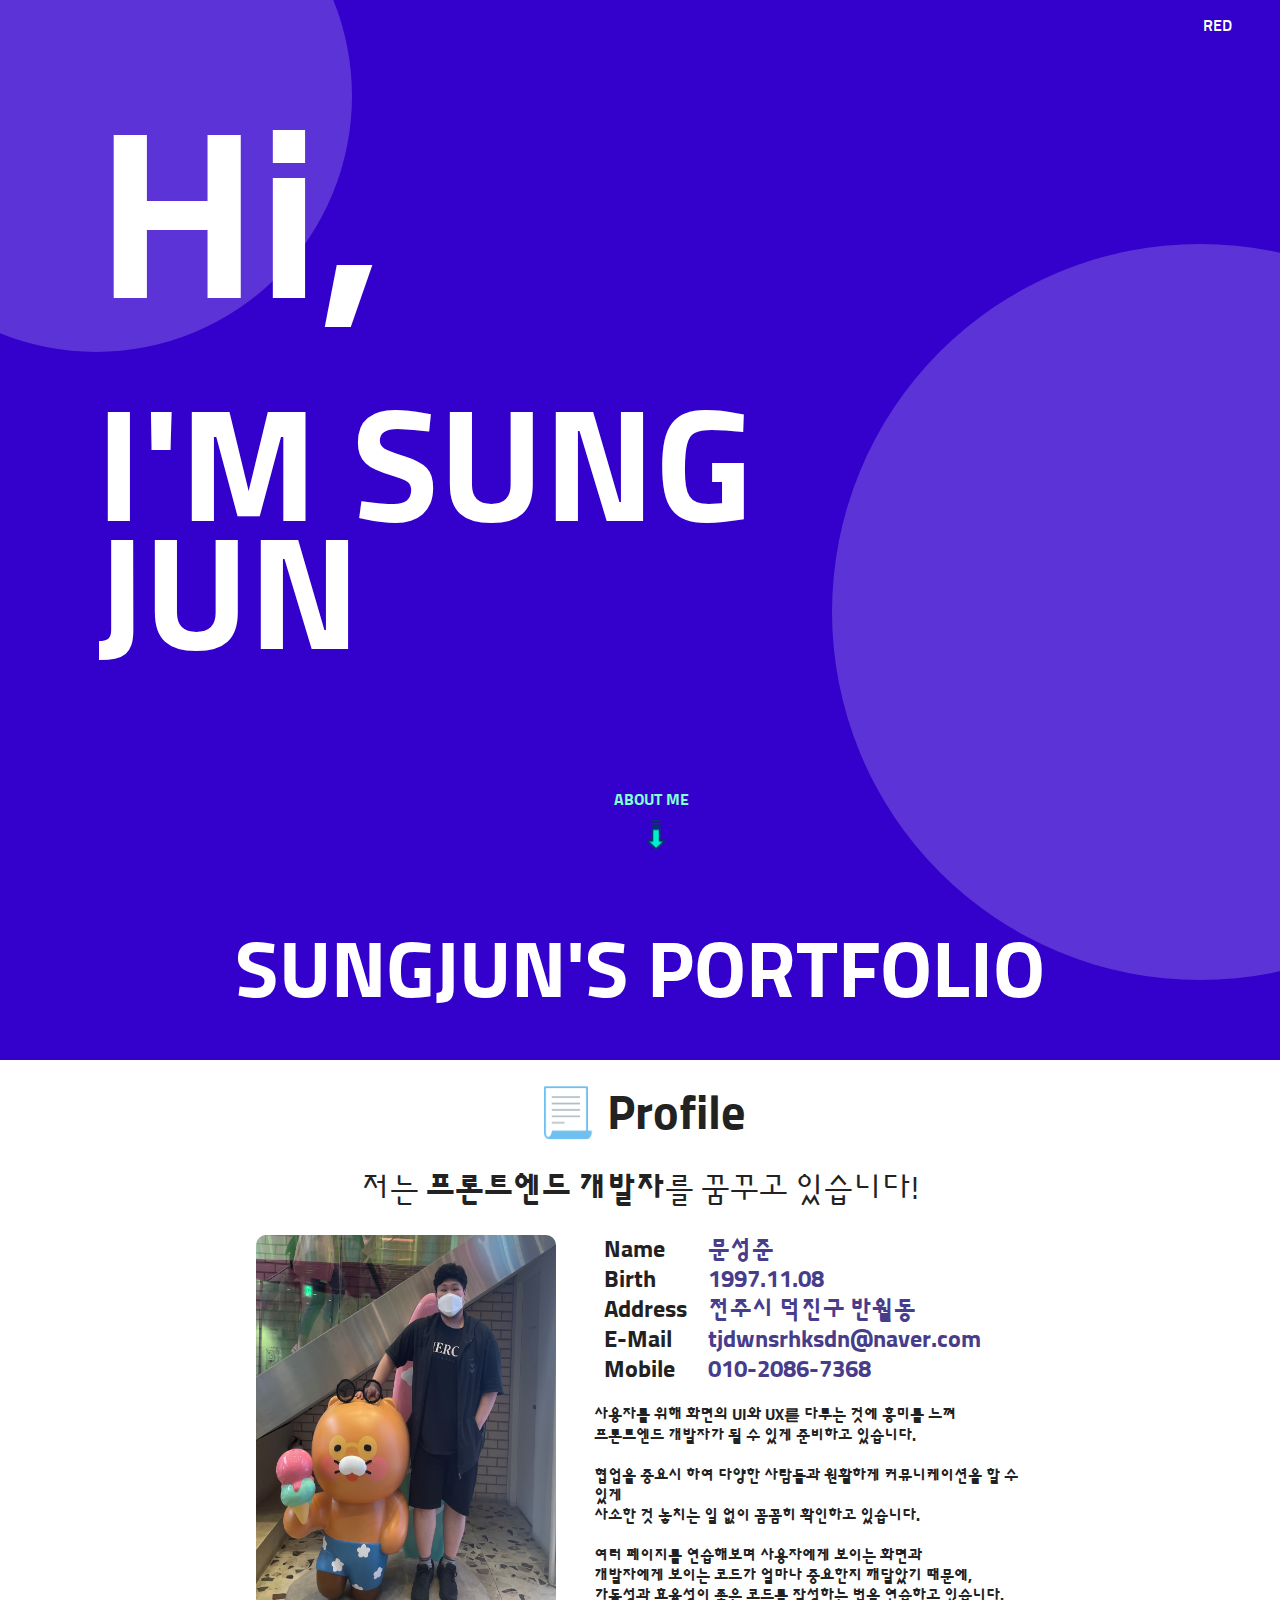
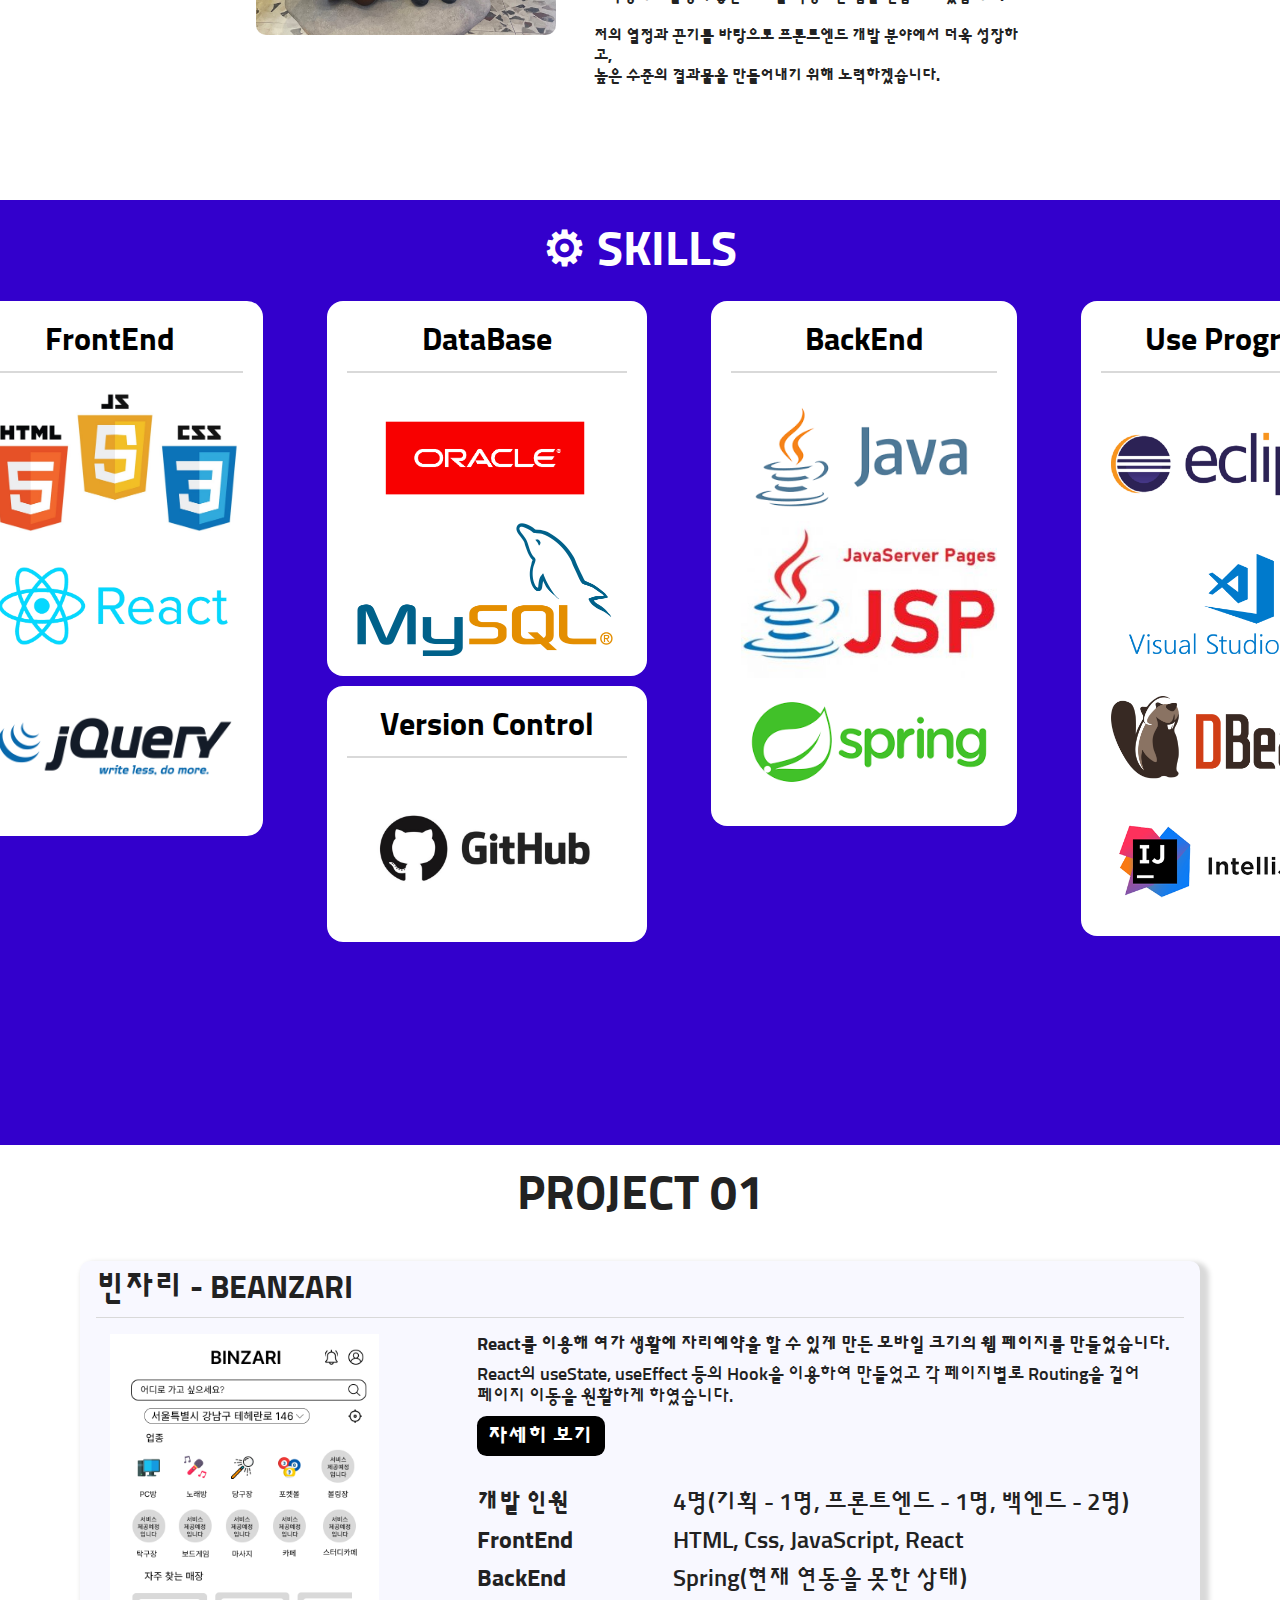
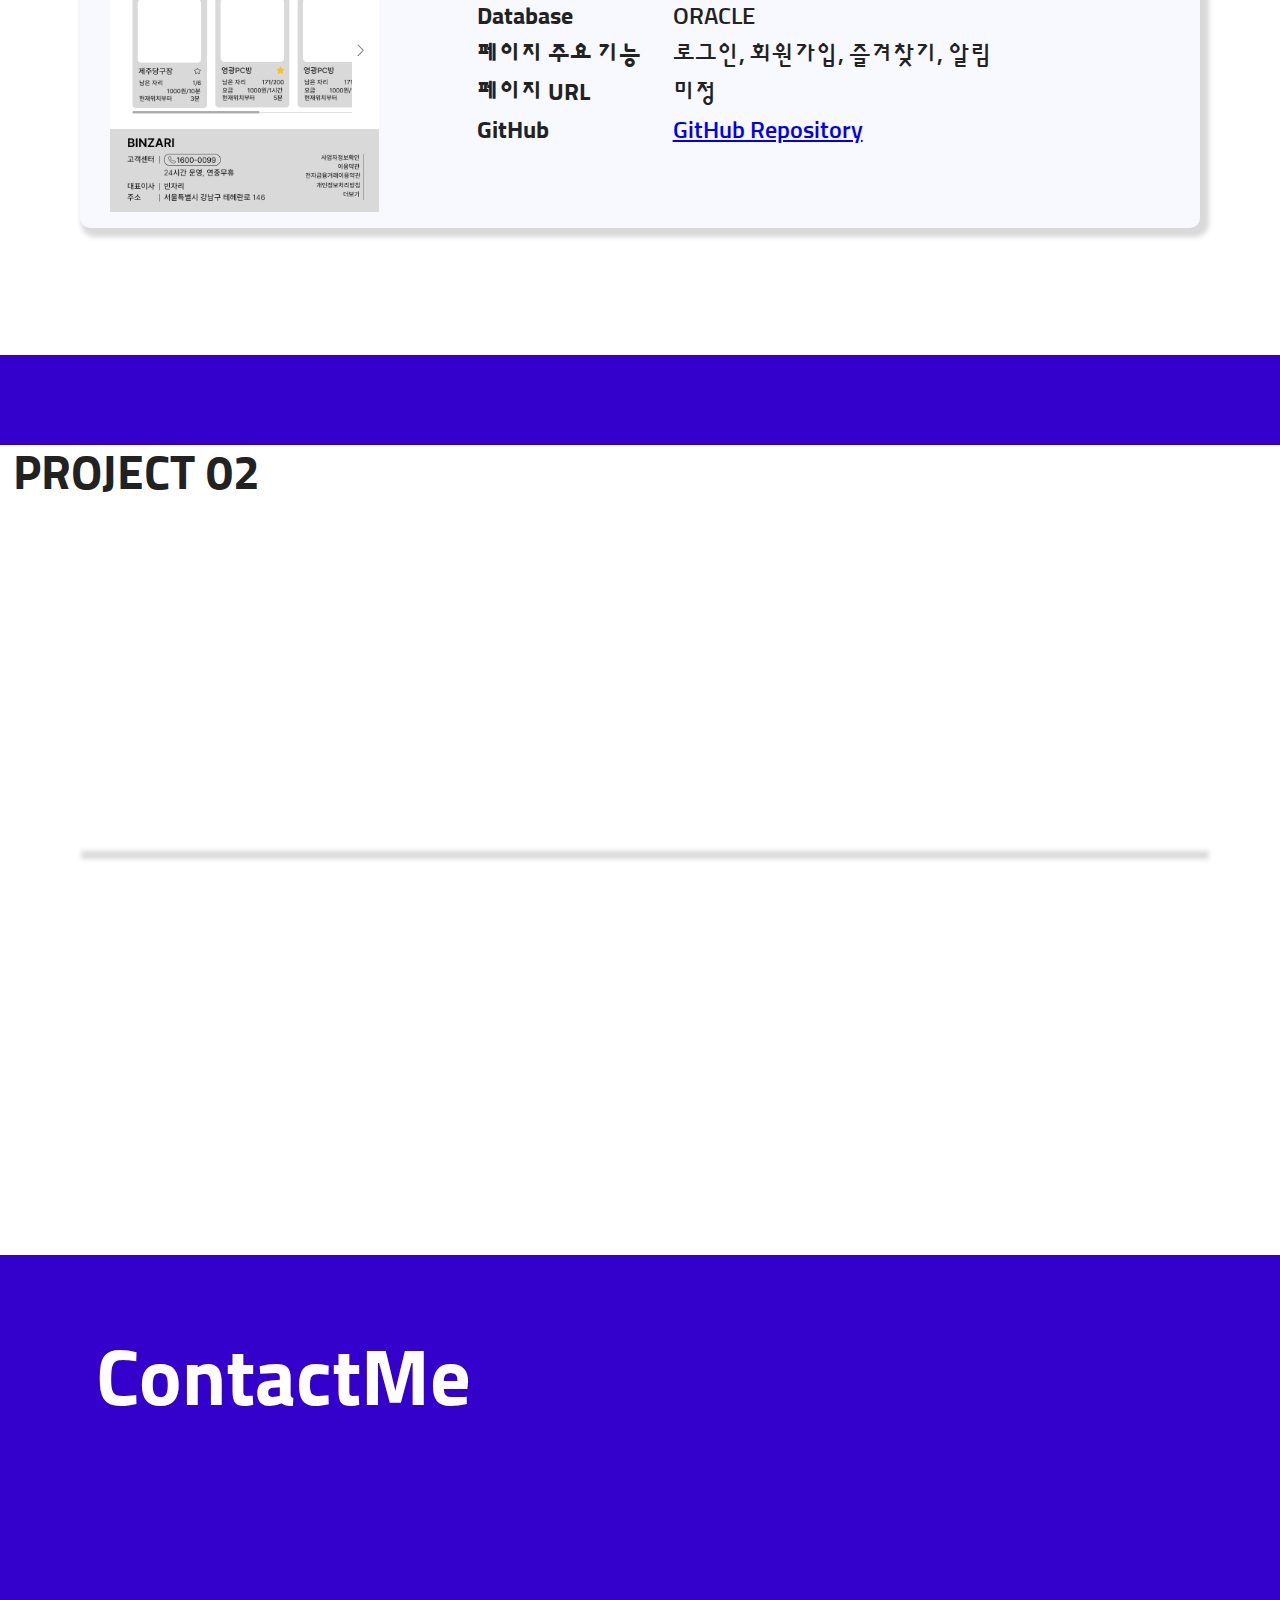
==== index.html @ 0c6464fd "making project detail" ====
<!DOCTYPE html>
<html lang="en">
  <head>
    <meta charset="UTF-8" />
    <meta http-equiv="X-UA-Compatible" content="IE=edge" />
    <meta name="viewport" content="width=device-width, initial-scale=1.0" />
    <title>문성준 포트폴리오</title>
    <link rel="stylesheet" href="./css/common.css" />
    <link rel="stylesheet" href="./css/portfolio.css" />
    <link rel="preconnect" href="https://fonts.googleapis.com" />
    <link rel="preconnect" href="https://fonts.gstatic.com" crossorigin />
    <link
      href="https://fonts.googleapis.com/css2?family=Sunflower:wght@300&display=swap"
      rel="stylesheet"
    />
  </head>
  <body>
    <div>
      <section id="wrap">
        <header><span id="darkMode" class="whiteFont">RED</span></header>
        <div id="smallCircle" class="whiteBackground"></div>
        <div class="fontsize15rem whiteFont bold subject">Hi,</div>
        <div class="fontsize10rem whiteFont bold subject line80">
          I'M SUNG <br />
          JUN
        </div>
        <div id="bigCircle" class="whiteBackground" data-id="seongyong"></div>
        <div class="aboutMe" onclick="scrollDown()">
          <p class="fontsize1rem">ABOUT ME</p>
          <img src="img/down-arrow.png" class="downArrow" />
        </div>
      </section>
      <section>
        <div class="whiteFont fontsize5rem centerportfolio bold">
          SUNGJUN'S PORTFOLIO
        </div>
        <!-- aboutMe -->
        <div
          id="aboutme"
          class="fontsize2rem bold centerTextBox10 whiteBackground"
        >
          <div class="profileContent">
            <p class="fontsize3rem">📃 Profile</p>
            <p style="font-weight: 100; margin: 25px 0">
              저는 <span style="font-weight: bold">프론트엔드 개발자</span>를
              꿈꾸고 있습니다!
            </p>
            <div
              class=""
              style="
                display: flex;
                width: 60%;
                margin: 0 auto;
                justify-content: flex-start;
              "
            >
              <!-- 내 사진 -->
              <div style="width: 300px; height: 400px; border-radius: 10px">
                <img
                  src="img/profileImg.jpg"
                  style="width: inherit; height: inherit; border-radius: 10px"
                />
              </div>
              <!-- 프로필 설명 -->
              <div style="margin-left: 5%">
                <!-- 기본 정보 -->
                <div
                  class="fontsize1-5rem"
                  style="
                    display: flex;
                    justify-content: flex-start;
                    margin: 0 0 10px 10px;
                    text-align: left;
                  "
                >
                  <div>
                    <p>Name</p>
                    <p>Birth</p>
                    <p>Address</p>
                    <p>E-Mail</p>
                    <p>Mobile</p>
                  </div>
                  <div style="margin-left: 5%; color: darkslateblue">
                    <p>문성준</p>
                    <p>1997.11.08</p>
                    <p>전주시 덕진구 반월동</p>
                    <p>tjdwnsrhksdn@naver.com</p>
                    <p>010-2086-7368</p>
                  </div>
                </div>
                <!-- 개발자가 되고싶은 설명 -->
                <div class="forDev">
                  <p>사용자를 위해 화면의 UI와 UX륻 다루는 것에 흥미를 느껴</p>
                  <p>프론트엔드 개발자가 될 수 있게 준비하고 있습니다.</p>
                  <br />
                  <p>
                    협업을 중요시 하여 다양한 사람들과 원활하게 커뮤니케이션을
                    할 수 있게
                  </p>
                  <p>사소한 것 놓치는 일 없이 꼼꼼히 확인하고 있습니다.</p>
                  <br />
                  <p>여러 페이지를 연습해보며 사용자에게 보이는 화면과</p>
                  <p>
                    개발자에게 보이는 코드가 얼마나 중요한지 깨달았기 때문에,
                  </p>
                  <p>
                    가독성과 효율성이 좋은 코드를 작성하는 법을 연습하고
                    있습니다.
                  </p>
                  <br />
                  <p>
                    저의 열정과 끈기를 바탕으로 프론트엔드 개발 분야에서 더욱
                    성장하고,
                  </p>
                  <p>높은 수준의 결과물을 만들어내기 위해 노력하겠습니다.</p>
                </div>
              </div>
            </div>
          </div>
        </div>
      </section>
      <!-- 기술 -->
      <section>
        <div class="skill-part">
          <p class="skill-title fontsize3rem whiteFont bold">⚙ SKILLS</p>
          <div class="flexAlignStart">
            <!-- 프론트엔드 -->
            <div class="whiteboxWidth">
              <div class="skill-inner-box">
                <div class="skill-list">FrontEnd</div>
                <!-- 이미지 -->
                <div>
                  <!-- 퍼블리싱 -->
                  <div class="skill-wrapper">
                    <img
                      id="markup-img"
                      class="skill-img"
                      src="img/htmljscss.jpeg"
                      alt="mark-up"
                    />
                    <div class="overlay">
                      <div class="skill-text">
                        <p>
                          - 각 부분에 맞게 시맨틱 태그를 사용하여 코드 작성이
                          가능합니다.
                        </p>
                        <br />
                        <p>
                          - 미디어쿼리를 적용해 화면의 크기에 따라 웹 페이지의
                          레이아웃을 조절하는 반응형 웹 디자인이 가능합니다.
                        </p>
                        <br />
                        <p>
                          - JavaScript를 사용하여 배너 슬라이드, 모달 창 등의
                          클릭이벤트를 이용하여 UI 요소를 구현할 수 있습니다.
                        </p>
                      </div>
                    </div>
                  </div>
                  <!-- 리액트 -->
                  <div class="skill-wrapper">
                    <img
                      id="react-img"
                      class="skill-img"
                      src="img/react.png"
                      alt="react"
                    />
                    <div class="overlay">
                      <div class="skill-text">
                        <p>
                          - JSX 방식으로 컴포넌트를 파트에 맞게 적절히 나눌 수
                          있습니다.
                        </p>
                        <br />
                        <p>
                          - React Router를 이용해 각 페이지별로 주소를 나눠
                          사용할 수 있습니다.
                        </p>
                        <br />
                        <p>
                          - useState, useEffect, useRef같은 상태관리 Hook을 사용
                          가능합니다.
                        </p>
                      </div>
                    </div>
                  </div>
                  <!-- 제이쿼리 -->
                  <div class="skill-wrapper">
                    <img class="skill-img" src="img/jquery.png" alt="jquery" />
                    <div class="overlay">
                      <div class="skill-text">
                        <p>
                          - 클릭이벤트, 마우스 오버 등의 Js의 이벤트 핸들링을
                          Jquery로 구현 가능합니다.
                        </p>
                        <br />
                        <p>
                          - AJAX를 사용하여 백엔드의 데이터를 비동기식으로 주고
                          받을 수 있습니다.
                        </p>
                      </div>
                    </div>
                  </div>
                </div>
              </div>
            </div>
            <!-- 데이터베이스 기술 깃허브  -->
            <div>
              <div class="whiteboxWidth" style="margin-bottom: 10px">
                <div class="skill-inner-box">
                  <div class="skill-list">DataBase</div>
                  <!-- 이미지 -->
                  <div>
                    <!-- 오라클 -->
                    <div class="skill-wrapper">
                      <img
                        class="skill-img"
                        src="img/oracle.png"
                        alt="oracle"
                      />
                      <div class="overlay">
                        <div class="skill-text">
                          <p>- SQL문으로 DDL과 DML을 사용할 수 있습니다.</p>
                          <br />
                          <p>
                            - 오라클을 사용하여 spring 프로젝트와 연동한 경험이
                            있습니다.
                          </p>
                        </div>
                      </div>
                    </div>
                    <!-- mysql -->
                    <div class="skill-wrapper">
                      <img class="skill-img" src="img/mysql.png" alt="mysql" />
                      <div class="overlay">
                        <div class="skill-text">
                          <p>- SQL문으로 DDL과 DML을 사용할 수 있습니다.</p>
                          <br />
                          <p>
                            - mySQL을 사용하여 JSP 프로젝트와 연동한 경험이
                            있습니다.
                          </p>
                        </div>
                      </div>
                    </div>
                  </div>
                </div>
              </div>
              <div class="whiteboxWidth">
                <div class="skill-inner-box">
                  <div class="skill-list">Version Control</div>
                  <!-- 이미지 -->
                  <div>
                    <!-- 깃허브 -->
                    <div class="skill-wrapper">
                      <img
                        class="skill-img"
                        src="img/github.jpg"
                        alt="github"
                      />
                      <div class="overlay">
                        <div class="skill-text">
                          <p>
                            - Git Bash를 사용하여 깃허브에 업로드할 수 있습니다.
                          </p>
                          <br />
                          <p>
                            - GitHub Organizations를 만들어 팀원들과
                            팀프로젝트를 진행한 적이 있습니다.
                          </p>
                          <br />
                        </div>
                      </div>
                    </div>
                  </div>
                </div>
              </div>
            </div>
            <!-- 백엔드 기술 -->
            <div class="whiteboxWidth">
              <div class="skill-inner-box">
                <div class="skill-list">BackEnd</div>
                <!-- 이미지 -->
                <div>
                  <!-- 자바 -->
                  <div class="skill-wrapper">
                    <img class="skill-img" src="img/java.png" alt="java" />
                    <div class="overlay">
                      <div class="skill-text">
                        <p>
                          - Java언어에 대해 이해하고 코드를 작성할 수 있습니다.
                        </p>
                        <br />
                        <p>
                          - 메소드와 클래스에 대해 이해하고 사용할 수 있습니다.
                        </p>
                        <br />
                        <p>
                          - ArrayList를 이용해 데이터를 배열로 담아 사용할 수
                          있습니다.
                        </p>
                        <br />
                      </div>
                    </div>
                  </div>
                  <!-- jsp -->
                  <div class="skill-wrapper">
                    <img class="skill-img" src="img/jsp.jpg" alt="jsp" />
                    <div class="overlay">
                      <div class="skill-text">
                        <p>
                          - MVC 1 패턴을 이용하여 JSP 팀프로젝트를 한 적이
                          있습니다.
                        </p>
                        <br />
                        <p>- JSTL과 EL을 사용하여 코드를 작성했습니다.</p>
                        <br />
                        <p>
                          - 서블릿을 사용하여 MySQL과 연동하여 사용했습니다.
                        </p>
                      </div>
                    </div>
                  </div>
                  <!-- spring -->
                  <div class="skill-wrapper">
                    <img class="skill-img" src="img/spring.png" alt="spring" />
                    <div class="overlay">
                      <div class="skill-text">
                        <p>
                          - MVC 2 패턴을 이용하여 Spring 팀프로젝트를 한 적이
                          있습니다.
                        </p>
                        <br />
                        <p>
                          - 어노테이션을 적절히 사용하여 코드를 작성할 수
                          있습니다.
                        </p>
                        <br />
                        <p>
                          - 타임리프를 사용하여 ORACLE에 데이터를 요청할 수 있게
                          작성했습니다.
                        </p>
                      </div>
                    </div>
                  </div>
                </div>
              </div>
            </div>
            <div class="whiteboxWidth">
              <div class="skill-inner-box">
                <div class="skill-list">Use Program</div>
                <!-- 이미지 -->
                <div>
                  <img class="skill-img" src="img/eclipse.png" alt="eclipse" />
                  <img class="skill-img" src="img/vscode.png" alt="vscode" />
                  <img class="skill-img" src="img/dbeaver.png" alt="dbeaver" />
                  <img
                    class="skill-img"
                    src="img/intellij.png"
                    alt="intellij"
                  />
                </div>
              </div>
            </div>
          </div>
        </div>
      </section>
      <!-- 첫 번째 프로젝트 -->
      <section class="flexCenter relative">
        <div class="pojectBox whiteBackground">
          <div class="skill-title">PROJECT 01</div>
          <div class="project-wrapper">
            <!-- 프로젝트 이름 -->
            <div class="project-name">빈자리 - BEANZARI</div>
            <!-- 이미지와 설명 -->
            <div class="project-content-wrapper">
              <div class="project-img-wrapper">
                <img src="img/beanzari.png" />
              </div>
              <div>
                <!-- 프로젝트 간단 설명 -->
                <div class="project-text">
                  <!-- 주제 -->
                  <div class="project-text-title">
                    React를 이용해 여가 생활에 자리예약을 할 수 있게 만든 모바일
                    크기의 웹 페이지를 만들었습니다.
                  </div>
                  <!-- 기술 -->
                  <div class="project-text-skill">
                    React의 useState, useEffect 등의 Hook을 이용하여 만들었고 각
                    페이지별로 Routing을 걸어 <br />
                    페이지 이동을 원활하게 하였습니다.
                  </div>
                  <!-- 자세히 보기 -->
                  <div class="project-detail">
                    <a href="beanzari.html">자세히 보기</a>
                  </div>
                </div>
                <!-- 프로젝트 제작 -->
                <div class="project-made">
                  <div class="project-made-title">
                    <p>개발 인원</p>
                    <p>FrontEnd</p>
                    <p>BackEnd</p>
                    <p>Database</p>
                    <p>페이지 주요 기능</p>
                    <p>페이지 URL</p>
                    <p>GitHub</p>
                  </div>
                  <div class="project-made-text">
                    <p>
                      4명&#40;기획 - 1명, 프론트엔드 - 1명, 백엔드 - 2명&#41;
                    </p>
                    <p>HTML, Css, JavaScript, React</p>
                    <p>Spring&#40;현재 연동을 못한 상태&#41;</p>
                    <p>ORACLE</p>
                    <p>로그인, 회원가입, 즐겨찾기, 알림</p>
                    <p>미정</p>
                    <p>
                      <a
                        href="https://github.com/CamelIsTheBestConvention/BINZARI-React"
                        >GitHub Repository</a
                      >
                    </p>
                  </div>
                </div>
              </div>
            </div>
          </div>
        </div>
      </section>
      <section class="flexCenter relative">
        <div class="pojectBox whiteBackground flexCenter">
          <div class="absolute">PROJECT 02</div>
          <div class="project-wrapper"></div>
        </div>
      </section>
      <!-- contact me -->
      <section>
        <div class="whiteFont fontsize5rem bold subject contact">ContactMe</div>
        <div class="footer whiteBackground"></div>
      </section>
    </div>
    <script src="portfolio.js"></script>
    <script src="https://code.jquery.com/jquery-3.6.4.min.js"></script>
    <script>
      var mHtml = $("html");
      var page = 1;

      mHtml.animate({ scrollTop: 0 }, 10);
      $(window).on("wheel", function (e) {
        if (mHtml.is(":animated")) return;
        if (e.originalEvent.deltaY > 0) {
          if (page == 6) return;
          page++;
        } else if (e.originalEvent.deltaY < 0) {
          if (page == 1) return;
          page--;
        }
        var posTop = (page - 1) * $(window).height();
        mHtml.animate({ scrollTop: posTop });
      });
    </script>
  </body>
</html>
---- css/common.css ----
:root[color-theme="pink"] {
  --boxColor: #fff;
}

:root[color-theme="dark"] {
  --boxColor: #fff;
}

.bold {
  font-weight: bold;
}

.whiteFont {
  color: #fff;
}
.whiteBackground {
  background-color: var(--boxColor);
}

.fontsize1rem {
  font-size: 1rem;
}

.fontsize1-5rem {
  font-size: 1.5rem;
}

.fontsize1rem {
  font-size: 1rem;
}

.fontsize2rem {
  font-size: 2rem;
}
.fontsize3rem {
  font-size: 3rem;
}

.fontsize5rem {
  font-size: 5rem;
}

.fontsize7rem {
  font-size: 7rem;
}

.fontsize8rem {
  font-size: 8rem;
}

.fontsize10rem {
  font-size: 10rem;
}

.fontsize15rem {
  font-size: 15rem;
}

.line80 {
  line-height: 80%;
}

.whiteboxWidth {
  width: 20rem;
  background-color: #fff;
  border-radius: 1rem;
}

.whiteBox7rem {
  height: 7rem;
}

.whiteBox13rem {
  height: 13rem;
}

.whiteBox17rem {
  height: 17rem;
}

.whiteBox20rem {
  height: 20rem;
}

.centerTextBox10 {
  padding-top: 1.5rem;
  width: 100%;
  height: 15rem;
  text-align: center;
}

.centerportfolio {
  padding-top: 1.5rem;
  width: 100%;
  height: 10rem;
  text-align: center;
}

.subject {
  padding-top: 2rem;
  padding-left: 6rem;
}
---- css/portfolio.css ----
:root[color-theme="pink"] {
  --background: #3300cc;
  /*const background = #ffb6ea;*/
  --fontColor: #222;
}

:root[color-theme="dark"] {
  --background: #990000;
  --fontColor: #222;
}

* {
  margin: 0;
  padding: 0;
  box-sizing: border-box;
}

body {
  overflow-x: hidden;
  font-family: "Sunflower", sans-serif;
}

body::-webkit-scrollbar {
  display: none;
}

header {
  width: 100%;
  height: 3rem;
  text-align: right;
  padding-top: 1rem;
  padding-right: 3rem;
}

header > span {
  cursor: pointer;
}

section {
  width: 100%;
  height: 100vh;
  background-color: var(--background);
}

#smallCircle {
  position: absolute;
  width: 32rem;
  height: 32rem;
  top: -10rem;
  left: -10rem;
  opacity: 0.2;
  border-radius: 50%;
  background-color: #fff;
}

#bigCircle {
  position: absolute;
  width: 46rem;
  height: 46rem;
  bottom: -5rem;
  right: -18rem;
  opacity: 0.2;
  border-radius: 50%;
  background-color: #fff;
}

.flexAlignStart {
  display: flex;
  justify-content: center;
  align-items: flex-start;
}

.flexCenter {
  display: flex;
  justify-content: center;
  align-items: center;
}

.flexAlignStart > div {
  margin-left: 4rem;
}

.pojectBox {
  width: 100%;
  height: 90vh;
  font-size: 3rem;
  font-weight: bold;
  color: var(--fontColor);
}

#aboutme {
  color: var(--fontColor);
  height: 85%;
}

.contact {
  height: 70%;
}

.footer {
  height: 30%;
}

/* aboutME */
.aboutMe {
  position: absolute;
  bottom: 5%;
  left: 48%;
  color: aquamarine;
  cursor: pointer;
  font-weight: bold;
}

.aboutMe:hover {
  margin-bottom: -10px;
  transition: 0.5s;
}

.downArrow {
  width: 30px;
  height: 30px;
  position: relative;
  left: 35%;
  margin-top: 10px;
}

/* 개발자가 되기위한 설명 */
.forDev {
  text-align: left;
  margin: 20px 0;
  font-size: 1rem;
}

/* 기술파트 */
.skill-part {
  height: 100%;
}

.skill-title {
  text-align: center;
  padding-top: 20px;
  padding-bottom: 20px;
}

.skill-inner-box {
  padding: 20px;
}

.skill-list {
  font-size: 2rem;
  font-weight: bold;
  text-align: center;
  padding-bottom: 10px;
  margin-bottom: 20px;
  border-bottom: 2px solid #d9d9d9;
}

.skill-img {
  width: 16rem;
  margin-left: 10px;
  cursor: pointer;
}

.skill-img:hover {
  width: 17rem;
  transition: 0.5s;
  /* margin-left: 10px; */
  /* cursor: pointer; */
}

.skill-wrapper {
  position: relative;
  display: flex;
}

.overlay {
  width: 0;
  height: 9rem;
  position: absolute;
  left: 107%;
  background-color: white;
  border: 2px solid #d9d9d9;
  border-radius: 0 10px 10px 0;
  border-left: none;
  transition: 0.5s;
  opacity: 0;
  z-index: 999;
}

.skill-text {
  font-size: 0.8rem;
  opacity: 0;
  margin: 10px;
  font-weight: 700;
}

.skill-wrapper:hover .overlay {
  opacity: 1;
  width: 20rem;
}

.skill-wrapper:hover .skill-text {
  opacity: 1;
  transition: 1s;
}

/* 프로젝트 */
.project-wrapper {
  margin: 0 auto;
  box-shadow: 5px 5px 5px 4px #d9d9d9;
  border-radius: 10px;
  width: 70rem;
  background-color: ghostwhite;
}

.relative {
  position: relative;
}

.absolute {
  position: absolute;
  top: 5%;
  left: 1%;
}

.project-name {
  font-size: 2rem;
  margin: 1rem;
  padding: 0.5rem 0;
  border-bottom: 1px solid #d9d9d9;
}

.project-content-wrapper {
  display: flex;
  justify-content: space-evenly;
}

.project-img-wrapper {
  width: 30%;
}

.project-img-wrapper img {
  width: 80%;
}

.project-text {
  font-size: 1rem;
  margin-bottom: 2rem;
}

.project-text-title {
  font-size: 1.1rem;
  margin-bottom: 0.5rem;
}

.project-text-skill {
  font-size: 1.1rem;
  font-weight: 500;
  margin-bottom: 0.5rem;
}

.project-detail {
  width: 8rem;
  height: 2.5rem;
  border-radius: 0.6rem;
  background-color: black;
  text-align: center;
  line-height: 2.8rem;
}

.project-detail a {
  font-size: 1.4rem;
  text-decoration: none;
  color: white;
}

/* 프로젝트 제작 */
.project-made {
  display: flex;
  justify-content: flex-start;
  font-size: 1.5rem;
}

.project-made-title {
  margin-right: 2rem;
}

.project-made-title p {
  margin-bottom: 0.5rem;
}

.project-made-text {
  font-weight: 500;
}

.project-made-text p {
  margin-bottom: 0.5rem;
}
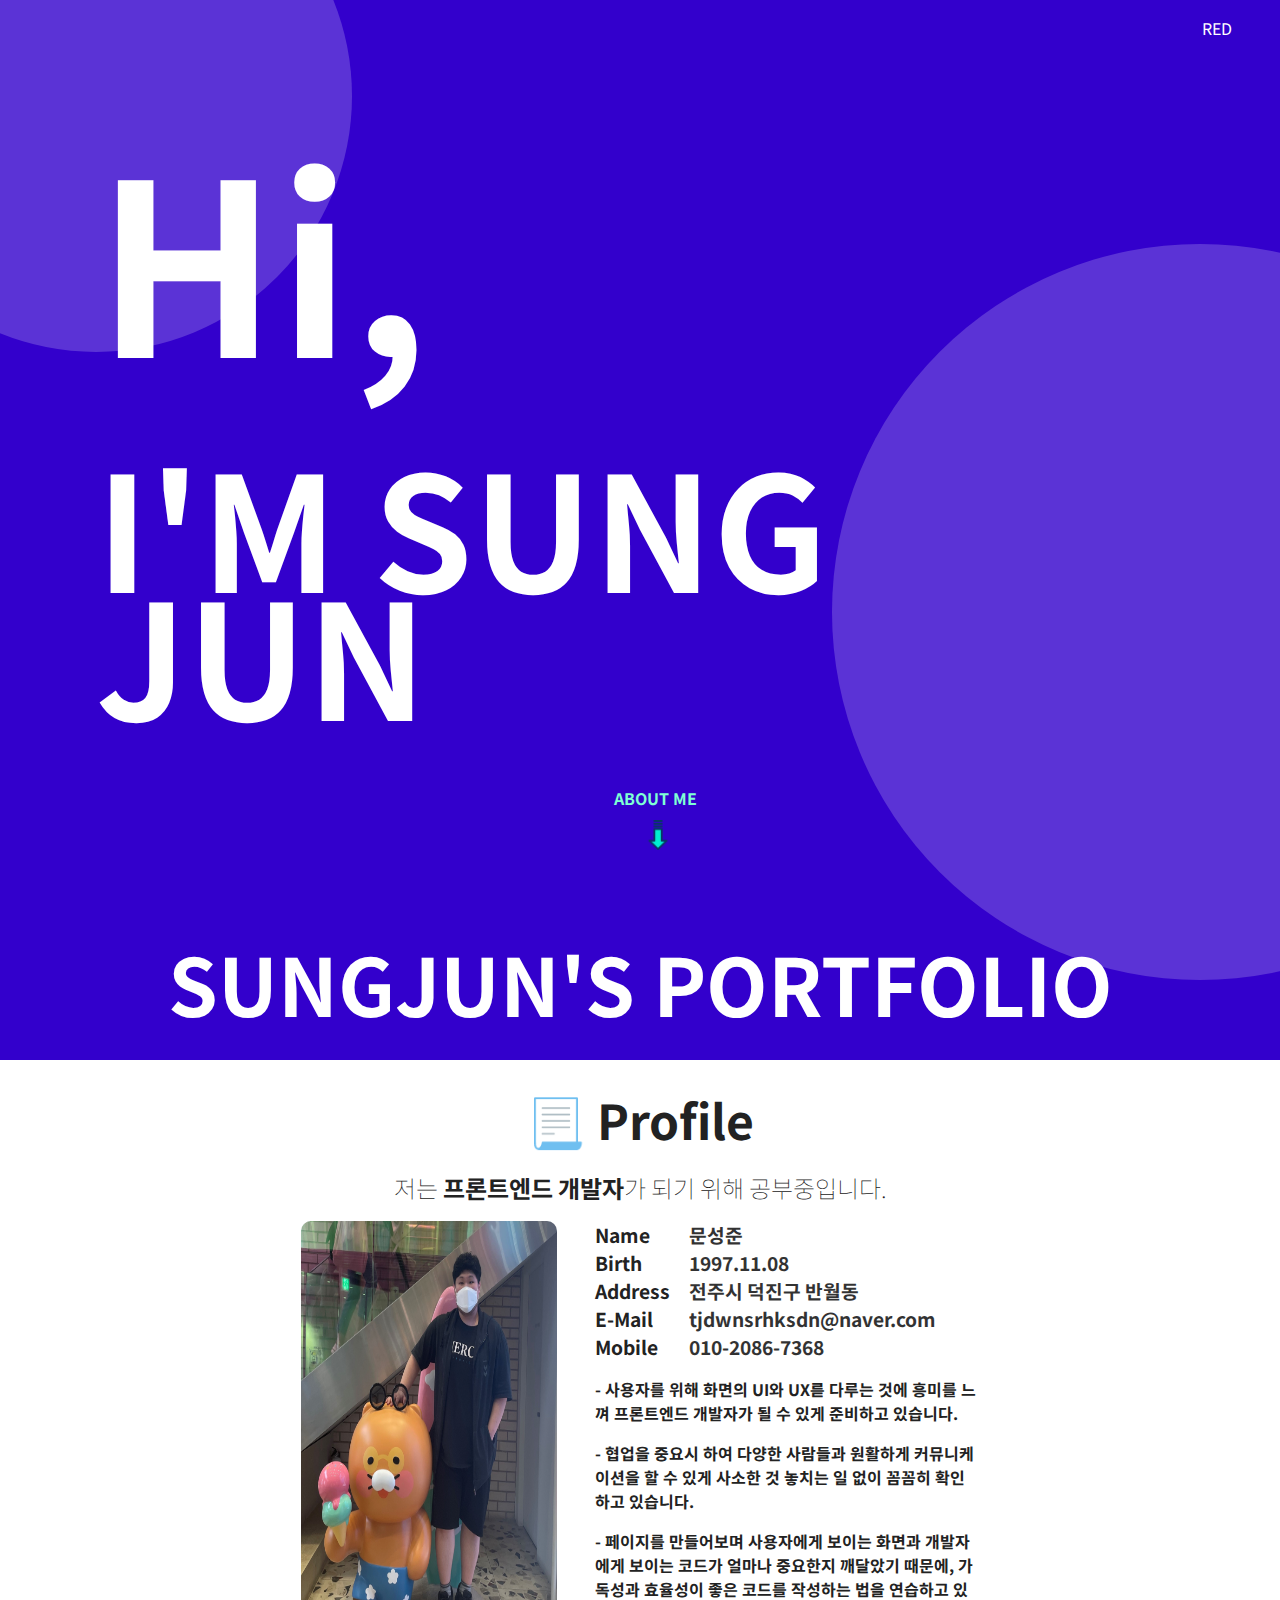
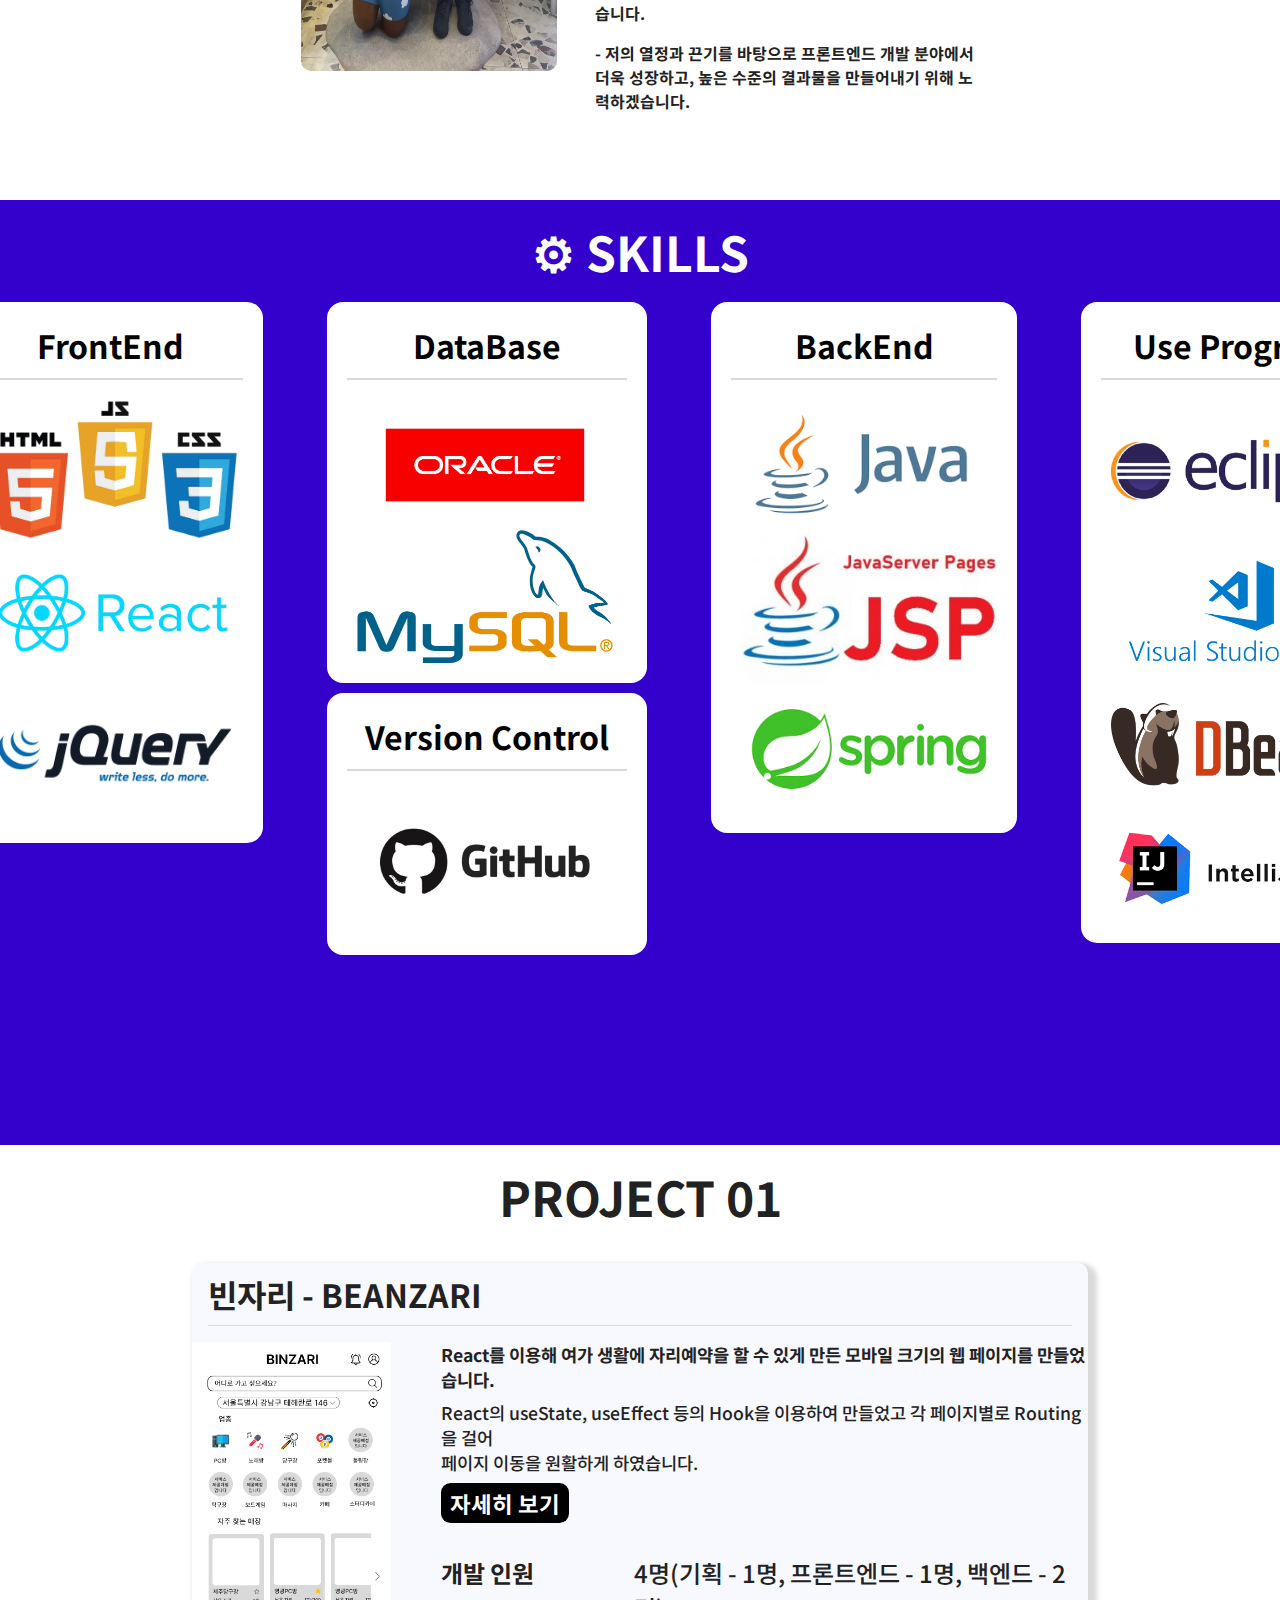
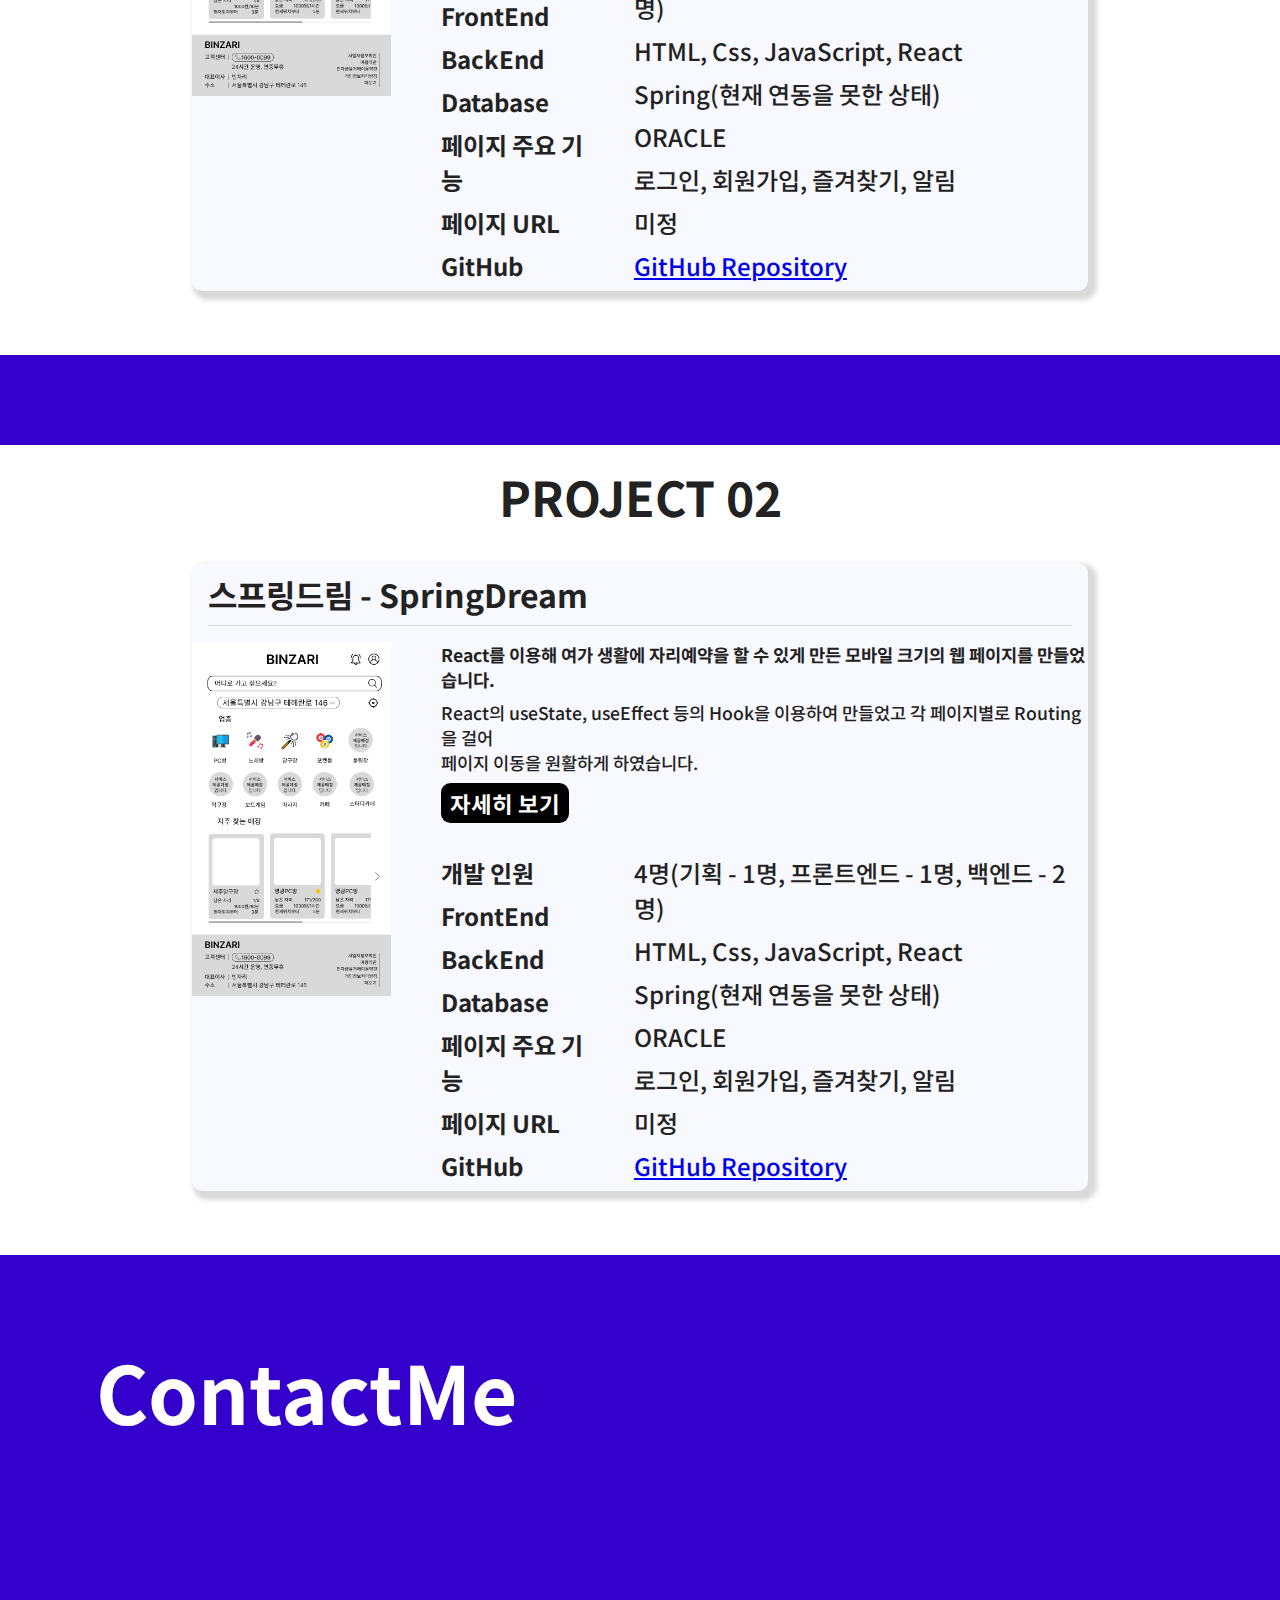
==== commit 933688b3: "complete beanzari" ====
--- a/index.html
+++ b/index.html
@@ -10,7 +10,7 @@
     <link rel="preconnect" href="https://fonts.googleapis.com" />
     <link rel="preconnect" href="https://fonts.gstatic.com" crossorigin />
     <link
-      href="https://fonts.googleapis.com/css2?family=Sunflower:wght@300&display=swap"
+      href="https://fonts.googleapis.com/css2?family=Noto+Sans+KR&display=swap"
       rel="stylesheet"
     />
   </head>
@@ -41,78 +41,57 @@
         >
           <div class="profileContent">
             <p class="fontsize3rem">📃 Profile</p>
-            <p style="font-weight: 100; margin: 25px 0">
-              저는 <span style="font-weight: bold">프론트엔드 개발자</span>를
-              꿈꾸고 있습니다!
+            <p class="short-intro">
+              저는 <span style="font-weight: bold">프론트엔드 개발자</span>가
+              되기 위해 공부중입니다.
             </p>
-            <div
-              class=""
-              style="
-                display: flex;
-                width: 60%;
-                margin: 0 auto;
-                justify-content: flex-start;
-              "
-            >
-              <!-- 내 사진 -->
-              <div style="width: 300px; height: 400px; border-radius: 10px">
-                <img
-                  src="img/profileImg.jpg"
-                  style="width: inherit; height: inherit; border-radius: 10px"
-                />
-              </div>
-              <!-- 프로필 설명 -->
-              <div style="margin-left: 5%">
-                <!-- 기본 정보 -->
-                <div
-                  class="fontsize1-5rem"
-                  style="
-                    display: flex;
-                    justify-content: flex-start;
-                    margin: 0 0 10px 10px;
-                    text-align: left;
-                  "
-                >
-                  <div>
-                    <p>Name</p>
-                    <p>Birth</p>
-                    <p>Address</p>
-                    <p>E-Mail</p>
-                    <p>Mobile</p>
-                  </div>
-                  <div style="margin-left: 5%; color: darkslateblue">
-                    <p>문성준</p>
-                    <p>1997.11.08</p>
-                    <p>전주시 덕진구 반월동</p>
-                    <p>tjdwnsrhksdn@naver.com</p>
-                    <p>010-2086-7368</p>
-                  </div>
-                </div>
-                <!-- 개발자가 되고싶은 설명 -->
-                <div class="forDev">
-                  <p>사용자를 위해 화면의 UI와 UX륻 다루는 것에 흥미를 느껴</p>
-                  <p>프론트엔드 개발자가 될 수 있게 준비하고 있습니다.</p>
-                  <br />
-                  <p>
-                    협업을 중요시 하여 다양한 사람들과 원활하게 커뮤니케이션을
-                    할 수 있게
-                  </p>
-                  <p>사소한 것 놓치는 일 없이 꼼꼼히 확인하고 있습니다.</p>
-                  <br />
-                  <p>여러 페이지를 연습해보며 사용자에게 보이는 화면과</p>
-                  <p>
-                    개발자에게 보이는 코드가 얼마나 중요한지 깨달았기 때문에,
-                  </p>
-                  <p>
-                    가독성과 효율성이 좋은 코드를 작성하는 법을 연습하고
-                    있습니다.
-                  </p>
-                  <br />
-                  <p>
-                    저의 열정과 끈기를 바탕으로 프론트엔드 개발 분야에서 더욱
-                    성장하고,
-                  </p>
-                  <p>높은 수준의 결과물을 만들어내기 위해 노력하겠습니다.</p>
+            <div class="profile-box">
+              <div class="profile-box2">
+                <!-- 내 사진 -->
+                <div class="profile-img">
+                  <img src="img/profileImg.jpg" />
+                </div>
+                <!-- 프로필 설명 -->
+                <div class="profile-guide">
+                  <!-- 기본 정보 -->
+                  <div class="profile-body">
+                    <div>
+                      <p>Name</p>
+                      <p>Birth</p>
+                      <p>Address</p>
+                      <p>E-Mail</p>
+                      <p>Mobile</p>
+                    </div>
+                    <div style="margin-left: 5%; color: black; opacity: 0.8">
+                      <p>문성준</p>
+                      <p>1997.11.08</p>
+                      <p>전주시 덕진구 반월동</p>
+                      <p>tjdwnsrhksdn@naver.com</p>
+                      <p>010-2086-7368</p>
+                    </div>
+                  </div>
+                  <!-- 개발자가 되고싶은 설명 -->
+                  <div class="forDev">
+                    <p>
+                      - 사용자를 위해 화면의 UI와 UX륻 다루는 것에 흥미를 느껴
+                      프론트엔드 개발자가 될 수 있게 준비하고 있습니다.
+                    </p>
+                    <p>
+                      - 협업을 중요시 하여 다양한 사람들과 원활하게
+                      커뮤니케이션을 할 수 있게 사소한 것 놓치는 일 없이 꼼꼼히
+                      확인하고 있습니다.
+                    </p>
+                    <p>
+                      - 페이지를 만들어보며 사용자에게 보이는 화면과 개발자에게
+                      보이는 코드가 얼마나 중요한지 깨달았기 때문에, 가독성과
+                      효율성이 좋은 코드를 작성하는 법을 연습하고 있습니다.
+                    </p>
+                    <p>
+                      - 저의 열정과 끈기를 바탕으로 프론트엔드 개발 분야에서
+                      더욱 성장하고, 높은 수준의 결과물을 만들어내기 위해
+                      노력하겠습니다.
+                    </p>
+                  </div>
                 </div>
               </div>
             </div>
@@ -144,12 +123,10 @@
                           - 각 부분에 맞게 시맨틱 태그를 사용하여 코드 작성이
                           가능합니다.
                         </p>
-                        <br />
                         <p>
                           - 미디어쿼리를 적용해 화면의 크기에 따라 웹 페이지의
                           레이아웃을 조절하는 반응형 웹 디자인이 가능합니다.
                         </p>
-                        <br />
                         <p>
                           - JavaScript를 사용하여 배너 슬라이드, 모달 창 등의
                           클릭이벤트를 이용하여 UI 요소를 구현할 수 있습니다.
@@ -171,12 +148,10 @@
                           - JSX 방식으로 컴포넌트를 파트에 맞게 적절히 나눌 수
                           있습니다.
                         </p>
-                        <br />
                         <p>
                           - React Router를 이용해 각 페이지별로 주소를 나눠
                           사용할 수 있습니다.
                         </p>
-                        <br />
                         <p>
                           - useState, useEffect, useRef같은 상태관리 Hook을 사용
                           가능합니다.
@@ -193,7 +168,6 @@
                           - 클릭이벤트, 마우스 오버 등의 Js의 이벤트 핸들링을
                           Jquery로 구현 가능합니다.
                         </p>
-                        <br />
                         <p>
                           - AJAX를 사용하여 백엔드의 데이터를 비동기식으로 주고
                           받을 수 있습니다.
@@ -221,7 +195,6 @@
                       <div class="overlay">
                         <div class="skill-text">
                           <p>- SQL문으로 DDL과 DML을 사용할 수 있습니다.</p>
-                          <br />
                           <p>
                             - 오라클을 사용하여 spring 프로젝트와 연동한 경험이
                             있습니다.
@@ -235,7 +208,6 @@
                       <div class="overlay">
                         <div class="skill-text">
                           <p>- SQL문으로 DDL과 DML을 사용할 수 있습니다.</p>
-                          <br />
                           <p>
                             - mySQL을 사용하여 JSP 프로젝트와 연동한 경험이
                             있습니다.
@@ -263,12 +235,10 @@
                           <p>
                             - Git Bash를 사용하여 깃허브에 업로드할 수 있습니다.
                           </p>
-                          <br />
                           <p>
                             - GitHub Organizations를 만들어 팀원들과
                             팀프로젝트를 진행한 적이 있습니다.
                           </p>
-                          <br />
                         </div>
                       </div>
                     </div>
@@ -290,16 +260,13 @@
                         <p>
                           - Java언어에 대해 이해하고 코드를 작성할 수 있습니다.
                         </p>
-                        <br />
                         <p>
                           - 메소드와 클래스에 대해 이해하고 사용할 수 있습니다.
                         </p>
-                        <br />
                         <p>
                           - ArrayList를 이용해 데이터를 배열로 담아 사용할 수
                           있습니다.
                         </p>
-                        <br />
                       </div>
                     </div>
                   </div>
@@ -312,9 +279,7 @@
                           - MVC 1 패턴을 이용하여 JSP 팀프로젝트를 한 적이
                           있습니다.
                         </p>
-                        <br />
                         <p>- JSTL과 EL을 사용하여 코드를 작성했습니다.</p>
-                        <br />
                         <p>
                           - 서블릿을 사용하여 MySQL과 연동하여 사용했습니다.
                         </p>
@@ -330,12 +295,10 @@
                           - MVC 2 패턴을 이용하여 Spring 팀프로젝트를 한 적이
                           있습니다.
                         </p>
-                        <br />
                         <p>
                           - 어노테이션을 적절히 사용하여 코드를 작성할 수
                           있습니다.
                         </p>
-                        <br />
                         <p>
                           - 타임리프를 사용하여 ORACLE에 데이터를 요청할 수 있게
                           작성했습니다.
@@ -430,9 +393,66 @@
         </div>
       </section>
       <section class="flexCenter relative">
-        <div class="pojectBox whiteBackground flexCenter">
-          <div class="absolute">PROJECT 02</div>
-          <div class="project-wrapper"></div>
+        <div class="pojectBox whiteBackground">
+          <div class="skill-title">PROJECT 02</div>
+          <div class="project-wrapper">
+            <!-- 프로젝트 이름 -->
+            <div class="project-name">스프링드림 - SpringDream</div>
+            <!-- 이미지와 설명 -->
+            <div class="project-content-wrapper">
+              <div class="project-img-wrapper">
+                <img src="img/beanzari.png" />
+              </div>
+              <div>
+                <!-- 프로젝트 간단 설명 -->
+                <div class="project-text">
+                  <!-- 주제 -->
+                  <div class="project-text-title">
+                    React를 이용해 여가 생활에 자리예약을 할 수 있게 만든 모바일
+                    크기의 웹 페이지를 만들었습니다.
+                  </div>
+                  <!-- 기술 -->
+                  <div class="project-text-skill">
+                    React의 useState, useEffect 등의 Hook을 이용하여 만들었고 각
+                    페이지별로 Routing을 걸어 <br />
+                    페이지 이동을 원활하게 하였습니다.
+                  </div>
+                  <!-- 자세히 보기 -->
+                  <div class="project-detail">
+                    <a href="beanzari.html">자세히 보기</a>
+                  </div>
+                </div>
+                <!-- 프로젝트 제작 -->
+                <div class="project-made">
+                  <div class="project-made-title">
+                    <p>개발 인원</p>
+                    <p>FrontEnd</p>
+                    <p>BackEnd</p>
+                    <p>Database</p>
+                    <p>페이지 주요 기능</p>
+                    <p>페이지 URL</p>
+                    <p>GitHub</p>
+                  </div>
+                  <div class="project-made-text">
+                    <p>
+                      4명&#40;기획 - 1명, 프론트엔드 - 1명, 백엔드 - 2명&#41;
+                    </p>
+                    <p>HTML, Css, JavaScript, React</p>
+                    <p>Spring&#40;현재 연동을 못한 상태&#41;</p>
+                    <p>ORACLE</p>
+                    <p>로그인, 회원가입, 즐겨찾기, 알림</p>
+                    <p>미정</p>
+                    <p>
+                      <a
+                        href="https://github.com/CamelIsTheBestConvention/BINZARI-React"
+                        >GitHub Repository</a
+                      >
+                    </p>
+                  </div>
+                </div>
+              </div>
+            </div>
+          </div>
         </div>
       </section>
       <!-- contact me -->
--- a/css/portfolio.css
+++ b/css/portfolio.css
@@ -17,7 +17,7 @@
 
 body {
   overflow-x: hidden;
-  font-family: "Sunflower", sans-serif;
+  font-family: "Noto Sans KR", sans-serif;
 }
 
 body::-webkit-scrollbar {
@@ -101,6 +101,44 @@
   height: 30%;
 }
 
+/* 프로필 */
+.short-intro {
+  font-size: 1.5rem;
+  font-weight: 100;
+  margin: 1rem 0;
+}
+
+.profile-box {
+  width: 100%;
+}
+
+.profile-box2 {
+  display: flex;
+  justify-content: center;
+}
+
+.profile-img {
+  width: 20vw;
+  height: 50vh;
+  border-radius: 10px;
+}
+
+.profile-img img {
+  width: inherit;
+  height: inherit;
+  border-radius: 10px;
+}
+
+.profile-guide {
+  margin-left: 3%;
+}
+
+.profile-body {
+  font-size: 1.2rem;
+  display: flex;
+  text-align: left;
+}
+
 /* aboutME */
 .aboutMe {
   position: absolute;
@@ -126,9 +164,14 @@
 
 /* 개발자가 되기위한 설명 */
 .forDev {
+  width: 30vw;
   text-align: left;
-  margin: 20px 0;
+  margin-top: 1rem;
   font-size: 1rem;
+}
+
+.forDev p {
+  margin-bottom: 1rem;
 }
 
 /* 기술파트 */
@@ -138,8 +181,7 @@
 
 .skill-title {
   text-align: center;
-  padding-top: 20px;
-  padding-bottom: 20px;
+  padding: 1rem 0;
 }
 
 .skill-inner-box {
@@ -190,8 +232,12 @@
 .skill-text {
   font-size: 0.8rem;
   opacity: 0;
-  margin: 10px;
+  margin: 0.5rem;
   font-weight: 700;
+}
+
+.skill-text p {
+  margin-bottom: 0.3rem;
 }
 
 .skill-wrapper:hover .overlay {
@@ -209,7 +255,7 @@
   margin: 0 auto;
   box-shadow: 5px 5px 5px 4px #d9d9d9;
   border-radius: 10px;
-  width: 70rem;
+  width: 70vw;
   background-color: ghostwhite;
 }
 
@@ -265,7 +311,11 @@
   border-radius: 0.6rem;
   background-color: black;
   text-align: center;
-  line-height: 2.8rem;
+  line-height: 2.5rem;
+}
+
+.project-detail:hover {
+  background-color: #222;
 }
 
 .project-detail a {
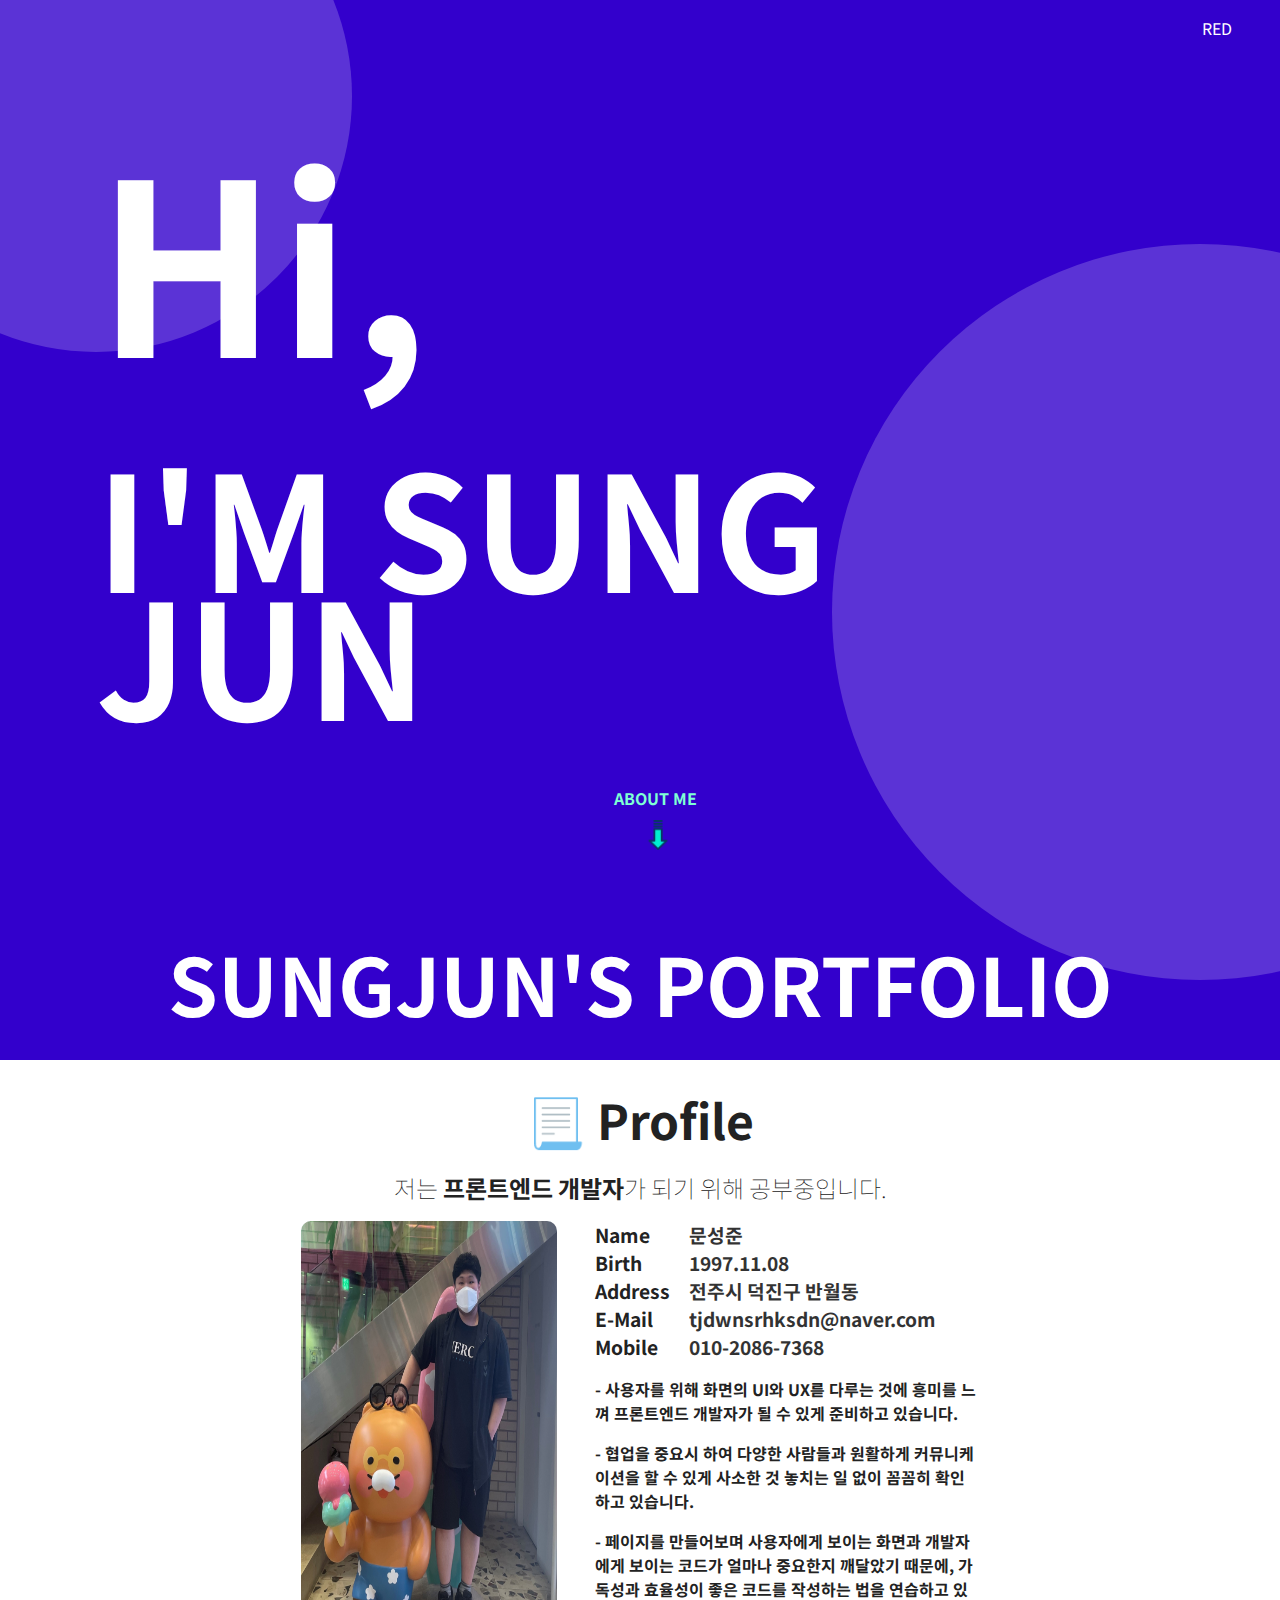
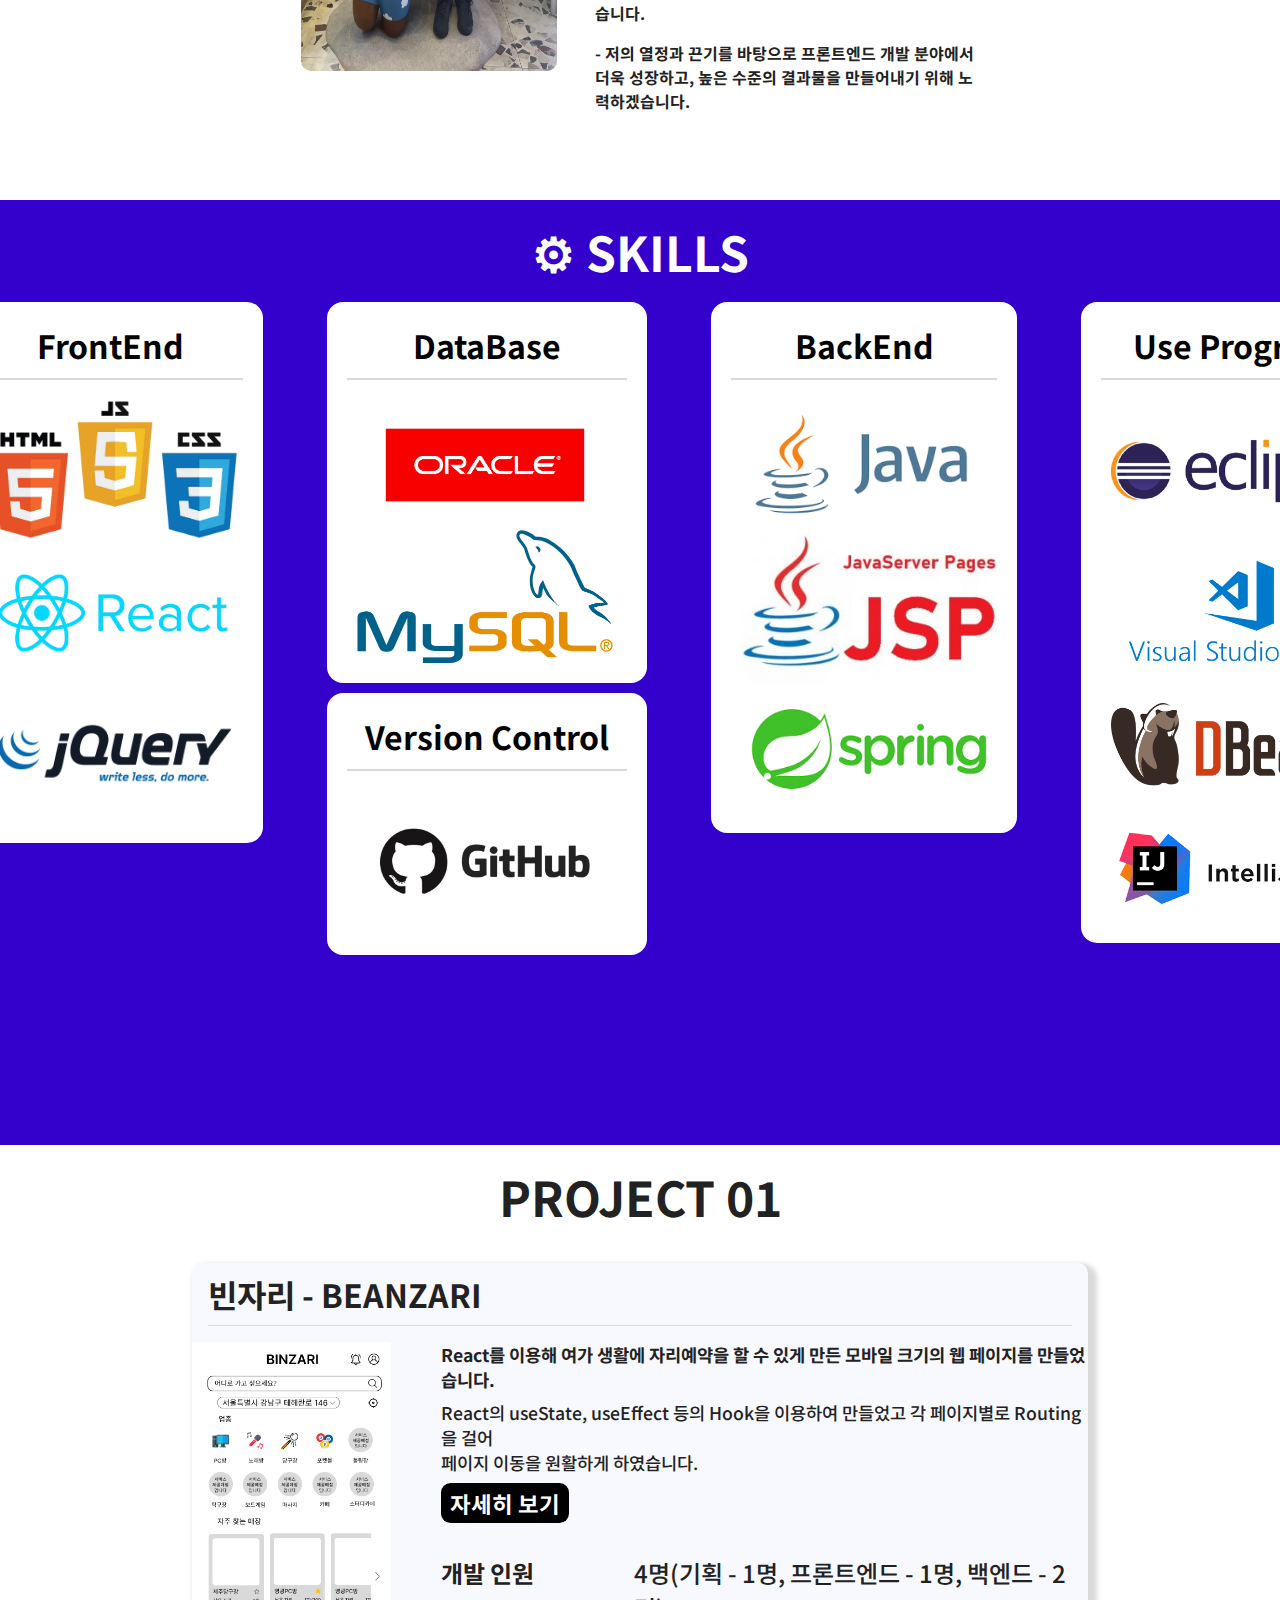
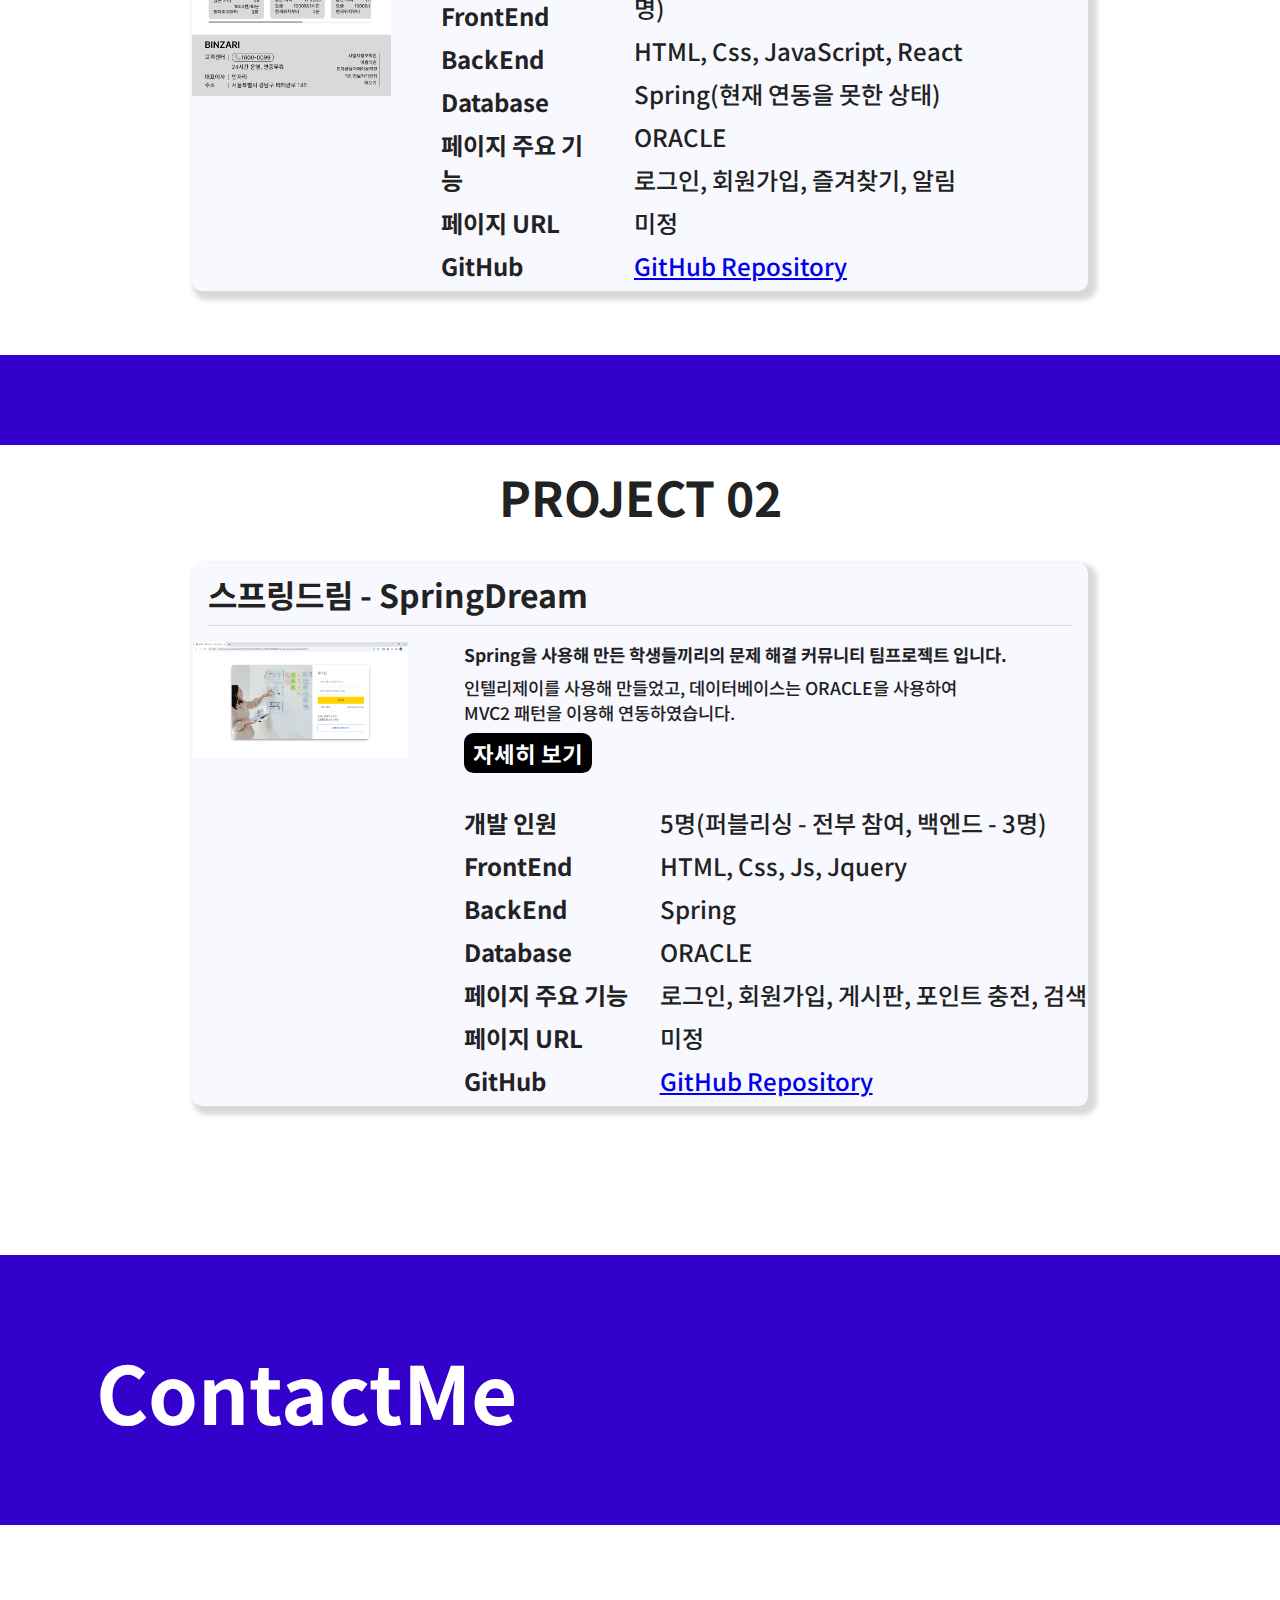
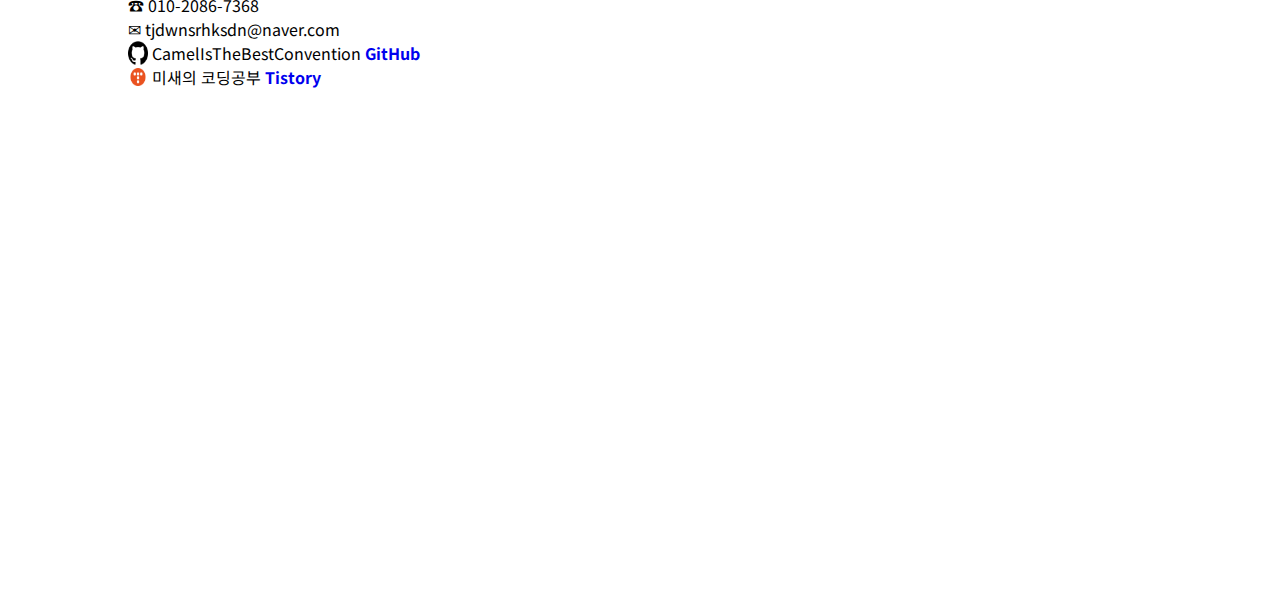
==== commit d74c88e5: "making contactMe" ====
--- a/index.html
+++ b/index.html
@@ -356,7 +356,7 @@
                   </div>
                   <!-- 자세히 보기 -->
                   <div class="project-detail">
-                    <a href="beanzari.html">자세히 보기</a>
+                    <a href="beanzari.html" target="_blank">자세히 보기</a>
                   </div>
                 </div>
                 <!-- 프로젝트 제작 -->
@@ -392,6 +392,7 @@
           </div>
         </div>
       </section>
+      <!-- 두 번째 프로젝트 -->
       <section class="flexCenter relative">
         <div class="pojectBox whiteBackground">
           <div class="skill-title">PROJECT 02</div>
@@ -401,25 +402,25 @@
             <!-- 이미지와 설명 -->
             <div class="project-content-wrapper">
               <div class="project-img-wrapper">
-                <img src="img/beanzari.png" />
+                <img src="img/springDreamLogin.png" />
               </div>
               <div>
                 <!-- 프로젝트 간단 설명 -->
                 <div class="project-text">
                   <!-- 주제 -->
                   <div class="project-text-title">
-                    React를 이용해 여가 생활에 자리예약을 할 수 있게 만든 모바일
-                    크기의 웹 페이지를 만들었습니다.
+                    Spring을 사용해 만든 학생들끼리의 문제 해결 커뮤니티
+                    팀프로젝트 입니다.
                   </div>
                   <!-- 기술 -->
                   <div class="project-text-skill">
-                    React의 useState, useEffect 등의 Hook을 이용하여 만들었고 각
-                    페이지별로 Routing을 걸어 <br />
-                    페이지 이동을 원활하게 하였습니다.
+                    인텔리제이를 사용해 만들었고, 데이터베이스는 ORACLE을
+                    사용하여<br />
+                    MVC2 패턴을 이용해 연동하였습니다.
                   </div>
                   <!-- 자세히 보기 -->
                   <div class="project-detail">
-                    <a href="beanzari.html">자세히 보기</a>
+                    <a href="springDream.html" target="_blank">자세히 보기</a>
                   </div>
                 </div>
                 <!-- 프로젝트 제작 -->
@@ -434,17 +435,15 @@
                     <p>GitHub</p>
                   </div>
                   <div class="project-made-text">
-                    <p>
-                      4명&#40;기획 - 1명, 프론트엔드 - 1명, 백엔드 - 2명&#41;
-                    </p>
-                    <p>HTML, Css, JavaScript, React</p>
-                    <p>Spring&#40;현재 연동을 못한 상태&#41;</p>
+                    <p>5명&#40;퍼블리싱 - 전부 참여, 백엔드 - 3명&#41;</p>
+                    <p>HTML, Css, Js, Jquery</p>
+                    <p>Spring</p>
                     <p>ORACLE</p>
-                    <p>로그인, 회원가입, 즐겨찾기, 알림</p>
+                    <p>로그인, 회원가입, 게시판, 포인트 충전, 검색</p>
                     <p>미정</p>
                     <p>
                       <a
-                        href="https://github.com/CamelIsTheBestConvention/BINZARI-React"
+                        href="https://github.com/CamelIsTheBestConvention/springdream"
                         >GitHub Repository</a
                       >
                     </p>
@@ -458,28 +457,45 @@
       <!-- contact me -->
       <section>
         <div class="whiteFont fontsize5rem bold subject contact">ContactMe</div>
-        <div class="footer whiteBackground"></div>
+        <div class="footer whiteBackground">
+          <div class="contactMe">
+            <p>☎ 010-2086-7368</p>
+            <p>✉ tjdwnsrhksdn@naver.com</p>
+            <p class="contact-git">
+              <img
+                src="img/githubIcon.png"
+                alt="깃허브아이콘"
+              />&nbsp;CamelIsTheBestConvention&nbsp;
+              <a href="https://github.com/CamelIsTheBestConvention">GitHub</a>
+            </p>
+            <p class="contact-tistory">
+              <img src="img/tistoryIcon.png" />&nbsp;미새의 코딩공부&nbsp;
+              <a href="https://github.com/CamelIsTheBestConvention">Tistory</a>
+            </p>
+            <p></p>
+          </div>
+        </div>
       </section>
     </div>
     <script src="portfolio.js"></script>
     <script src="https://code.jquery.com/jquery-3.6.4.min.js"></script>
     <script>
-      var mHtml = $("html");
-      var page = 1;
+      // var mHtml = $("html");
+      // var page = 1;
 
-      mHtml.animate({ scrollTop: 0 }, 10);
-      $(window).on("wheel", function (e) {
-        if (mHtml.is(":animated")) return;
-        if (e.originalEvent.deltaY > 0) {
-          if (page == 6) return;
-          page++;
-        } else if (e.originalEvent.deltaY < 0) {
-          if (page == 1) return;
-          page--;
-        }
-        var posTop = (page - 1) * $(window).height();
-        mHtml.animate({ scrollTop: posTop });
-      });
+      // mHtml.animate({ scrollTop: 0 }, 10);
+      // $(window).on("wheel", function (e) {
+      //   if (mHtml.is(":animated")) return;
+      //   if (e.originalEvent.deltaY > 0) {
+      //     if (page == 6) return;
+      //     page++;
+      //   } else if (e.originalEvent.deltaY < 0) {
+      //     if (page == 1) return;
+      //     page--;
+      //   }
+      //   var posTop = (page - 1) * $(window).height();
+      //   mHtml.animate({ scrollTop: posTop });
+      // });
     </script>
   </body>
 </html>
--- a/css/portfolio.css
+++ b/css/portfolio.css
@@ -94,11 +94,46 @@
 }
 
 .contact {
-  height: 70%;
+  height: 25%;
 }
 
 .footer {
-  height: 30%;
+  height: 75%;
+  position: relative;
+}
+
+.contactMe {
+  position: absolute;
+  top: 10%;
+  left: 10%;
+}
+
+/* 깃 컨텍트 */
+.contact-git {
+  display: flex;
+}
+
+.contact-git img {
+  width: 20px;
+}
+
+.contact-git a {
+  text-decoration: none;
+  font-weight: bold;
+}
+
+/* 깃 티스토리 */
+.contact-tistory {
+  display: flex;
+}
+
+.contact-tistory img {
+  width: 20px;
+}
+
+.contact-tistory a {
+  text-decoration: none;
+  font-weight: bold;
 }
 
 /* 프로필 */
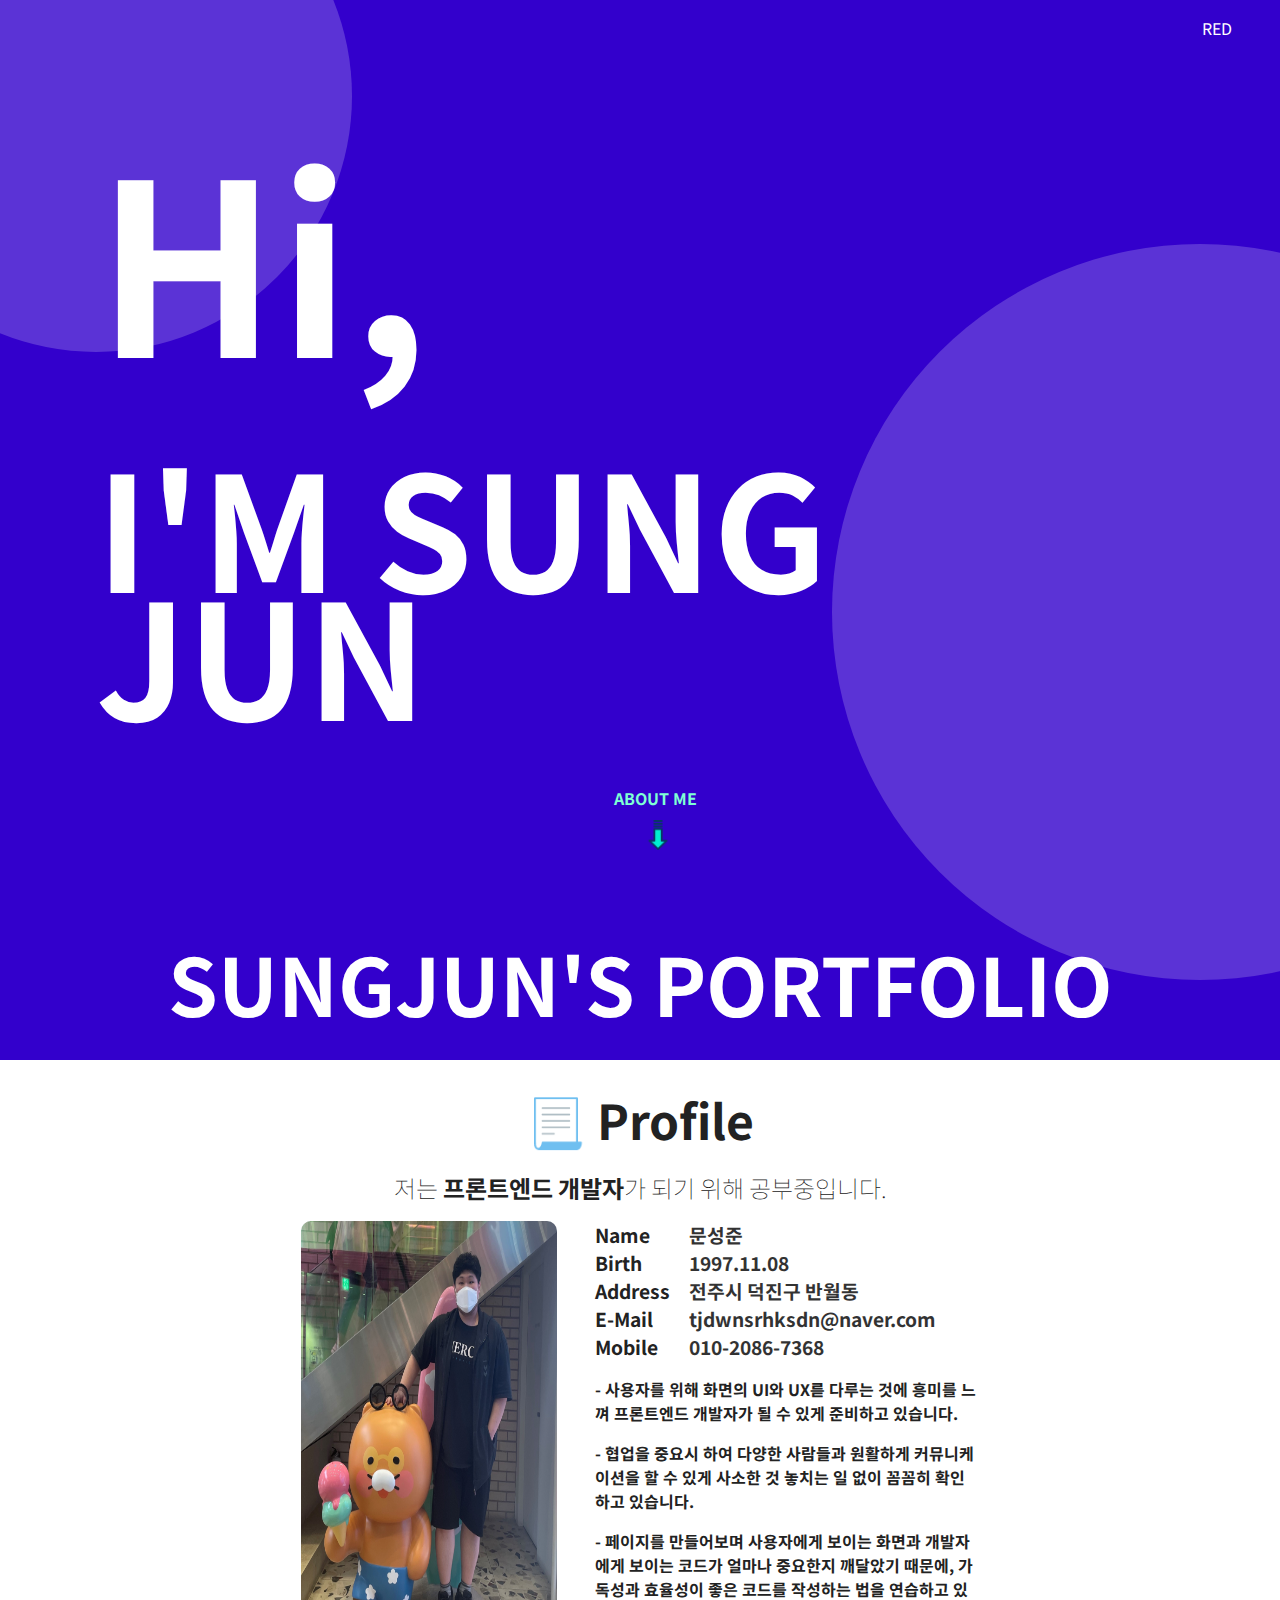
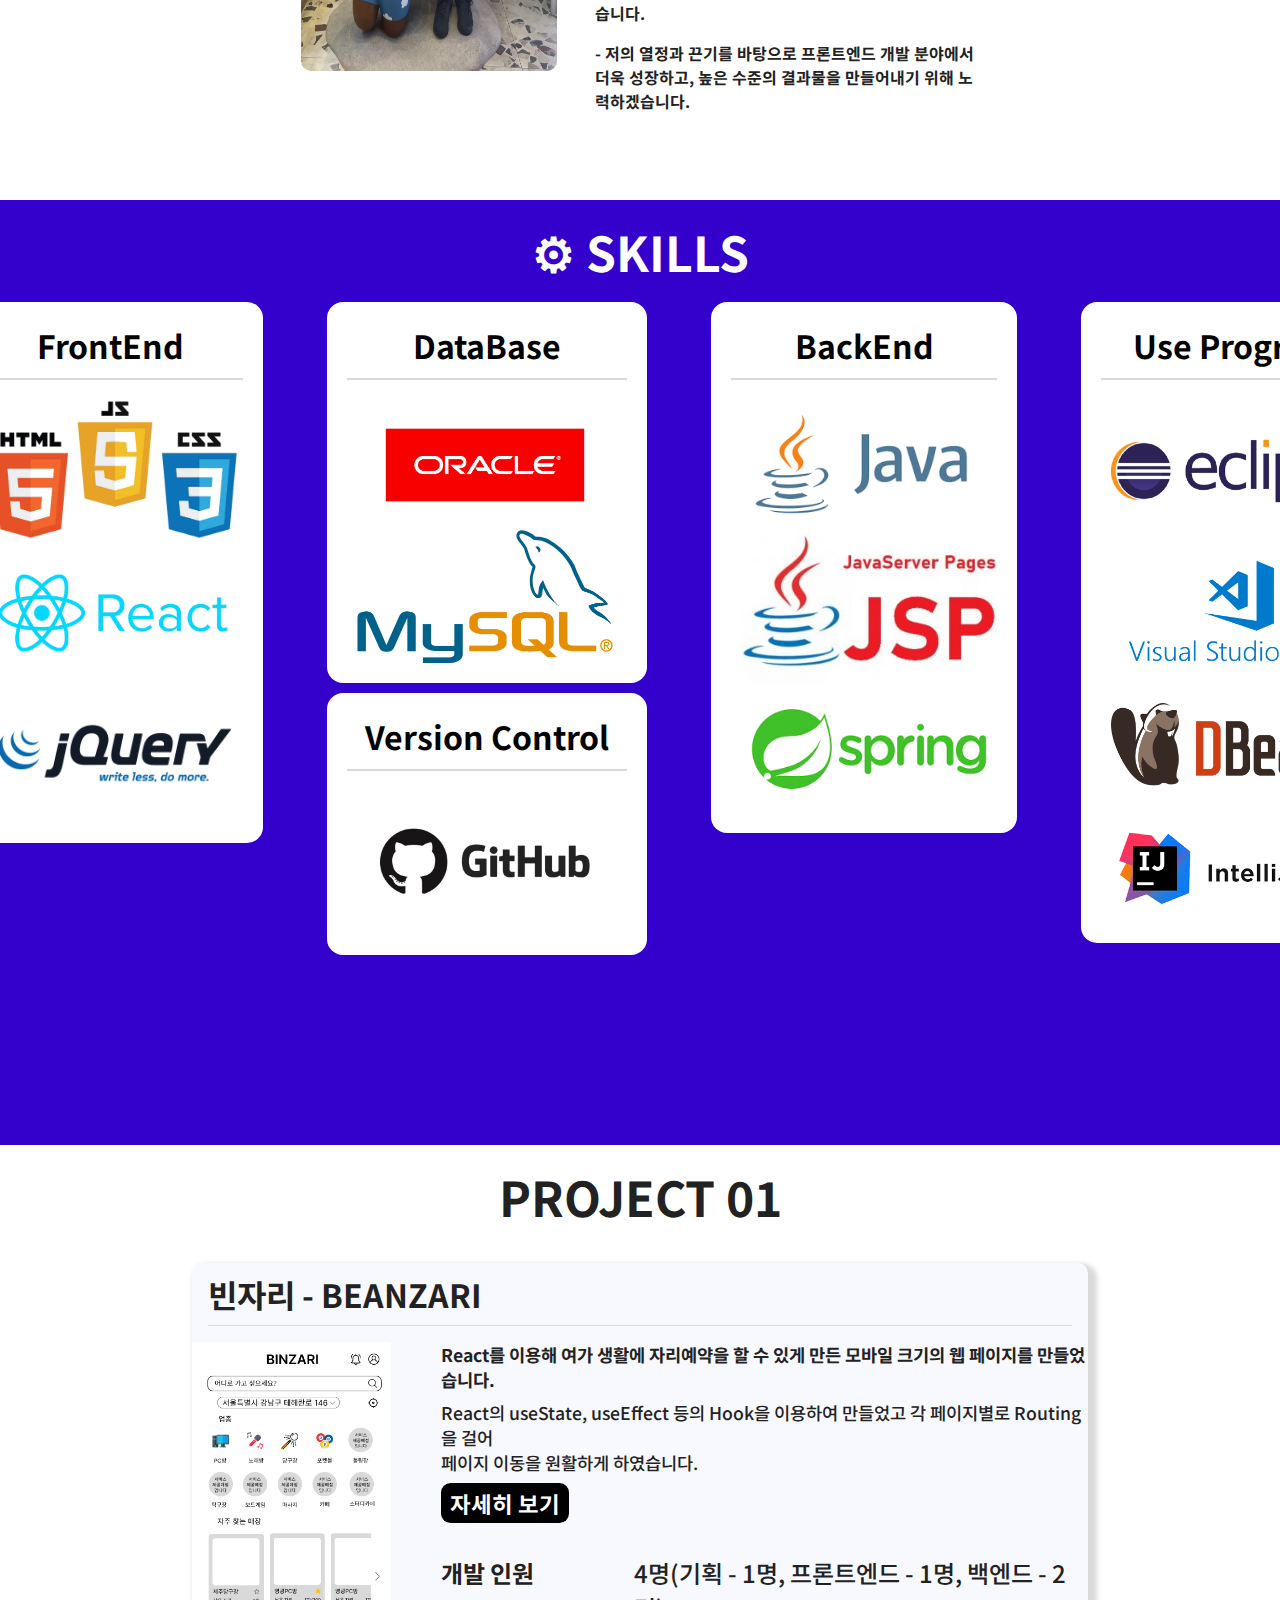
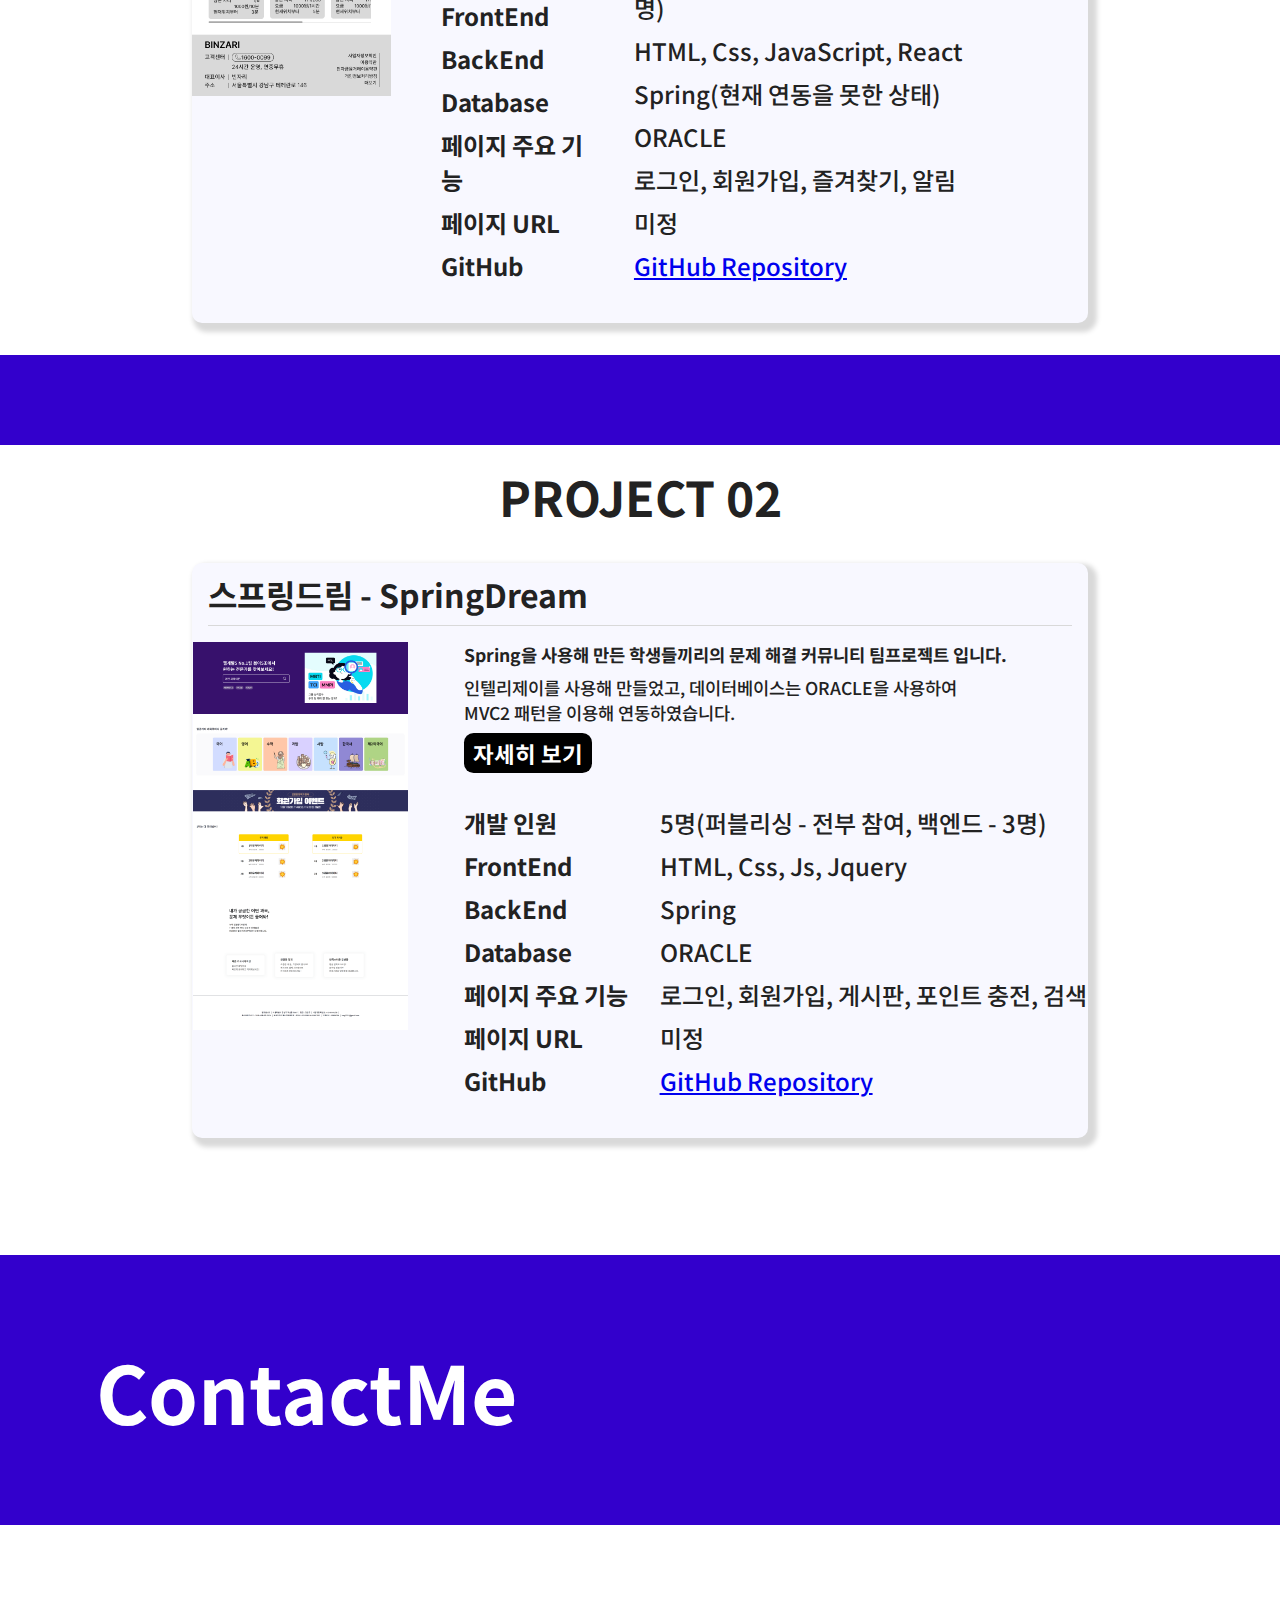
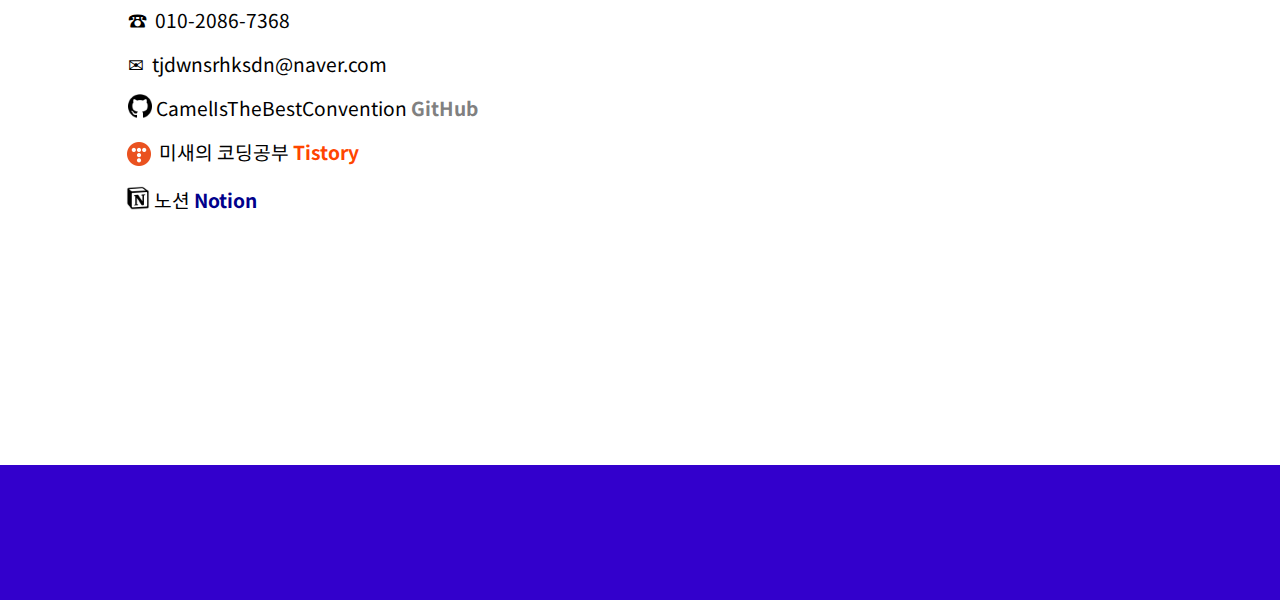
==== commit 58f931c4: "complete homePage" ====
--- a/index.html
+++ b/index.html
@@ -402,7 +402,7 @@
             <!-- 이미지와 설명 -->
             <div class="project-content-wrapper">
               <div class="project-img-wrapper">
-                <img src="img/springDreamLogin.png" />
+                <img src="img/springDream.png" />
               </div>
               <div>
                 <!-- 프로젝트 간단 설명 -->
@@ -459,20 +459,33 @@
         <div class="whiteFont fontsize5rem bold subject contact">ContactMe</div>
         <div class="footer whiteBackground">
           <div class="contactMe">
-            <p>☎ 010-2086-7368</p>
-            <p>✉ tjdwnsrhksdn@naver.com</p>
+            <p>☎&nbsp;&nbsp;010-2086-7368</p>
+            <p>✉&nbsp;&nbsp;tjdwnsrhksdn@naver.com</p>
             <p class="contact-git">
               <img
                 src="img/githubIcon.png"
                 alt="깃허브아이콘"
               />&nbsp;CamelIsTheBestConvention&nbsp;
-              <a href="https://github.com/CamelIsTheBestConvention">GitHub</a>
+              <a
+                href="https://github.com/CamelIsTheBestConvention"
+                target="_blank"
+                >GitHub</a
+              >
             </p>
             <p class="contact-tistory">
               <img src="img/tistoryIcon.png" />&nbsp;미새의 코딩공부&nbsp;
-              <a href="https://github.com/CamelIsTheBestConvention">Tistory</a>
+              <a href="https://moonmisae-cdpt.tistory.com" target="_blank"
+                >Tistory</a
+              >
             </p>
-            <p></p>
+            <p class="contact-notion">
+              <img src="img/notionIcon.png" />&nbsp;노션&nbsp;
+              <a
+                href="https://moonmisae.notion.site/SungJun-Moon-27643c21187849469be3eebe86592f4d"
+                target="_blank"
+                >Notion</a
+              >
+            </p>
           </div>
         </div>
       </section>
@@ -480,22 +493,22 @@
     <script src="portfolio.js"></script>
     <script src="https://code.jquery.com/jquery-3.6.4.min.js"></script>
     <script>
-      // var mHtml = $("html");
-      // var page = 1;
+      var mHtml = $("html");
+      var page = 1;
 
-      // mHtml.animate({ scrollTop: 0 }, 10);
-      // $(window).on("wheel", function (e) {
-      //   if (mHtml.is(":animated")) return;
-      //   if (e.originalEvent.deltaY > 0) {
-      //     if (page == 6) return;
-      //     page++;
-      //   } else if (e.originalEvent.deltaY < 0) {
-      //     if (page == 1) return;
-      //     page--;
-      //   }
-      //   var posTop = (page - 1) * $(window).height();
-      //   mHtml.animate({ scrollTop: posTop });
-      // });
+      mHtml.animate({ scrollTop: 0 }, 10);
+      $(window).on("wheel", function (e) {
+        if (mHtml.is(":animated")) return;
+        if (e.originalEvent.deltaY > 0) {
+          if (page == 6) return;
+          page++;
+        } else if (e.originalEvent.deltaY < 0) {
+          if (page == 1) return;
+          page--;
+        }
+        var posTop = (page - 1) * $(window).height();
+        mHtml.animate({ scrollTop: posTop });
+      });
     </script>
   </body>
 </html>
--- a/css/portfolio.css
+++ b/css/portfolio.css
@@ -98,14 +98,19 @@
 }
 
 .footer {
-  height: 75%;
+  height: 60%;
   position: relative;
 }
-
+/* 컨텍 */
 .contactMe {
   position: absolute;
-  top: 10%;
+  top: 15%;
   left: 10%;
+}
+
+.contactMe p {
+  font-size: 1.2rem;
+  margin-bottom: 1rem;
 }
 
 /* 깃 컨텍트 */
@@ -114,26 +119,48 @@
 }
 
 .contact-git img {
-  width: 20px;
+  width: 1.5rem;
+  height: 1.5rem;
 }
 
 .contact-git a {
   text-decoration: none;
   font-weight: bold;
-}
-
-/* 깃 티스토리 */
+  color: gray;
+}
+
+/* 티스토리 컨텍트 */
 .contact-tistory {
   display: flex;
+  margin-left: -0.3rem;
 }
 
 .contact-tistory img {
-  width: 20px;
+  width: 2rem;
+  height: 2rem;
 }
 
 .contact-tistory a {
   text-decoration: none;
   font-weight: bold;
+  color: orangered;
+}
+
+/* 노션 컨텍트*/
+.contact-notion {
+  display: flex;
+  margin-left: -0.1rem;
+}
+
+.contact-notion img {
+  width: 1.5rem;
+  height: 1.5rem;
+}
+
+.contact-notion a {
+  text-decoration: none;
+  font-weight: bold;
+  color: darkblue;
 }
 
 /* 프로필 */
@@ -364,6 +391,7 @@
   display: flex;
   justify-content: flex-start;
   font-size: 1.5rem;
+  margin-bottom: 2rem;
 }
 
 .project-made-title {
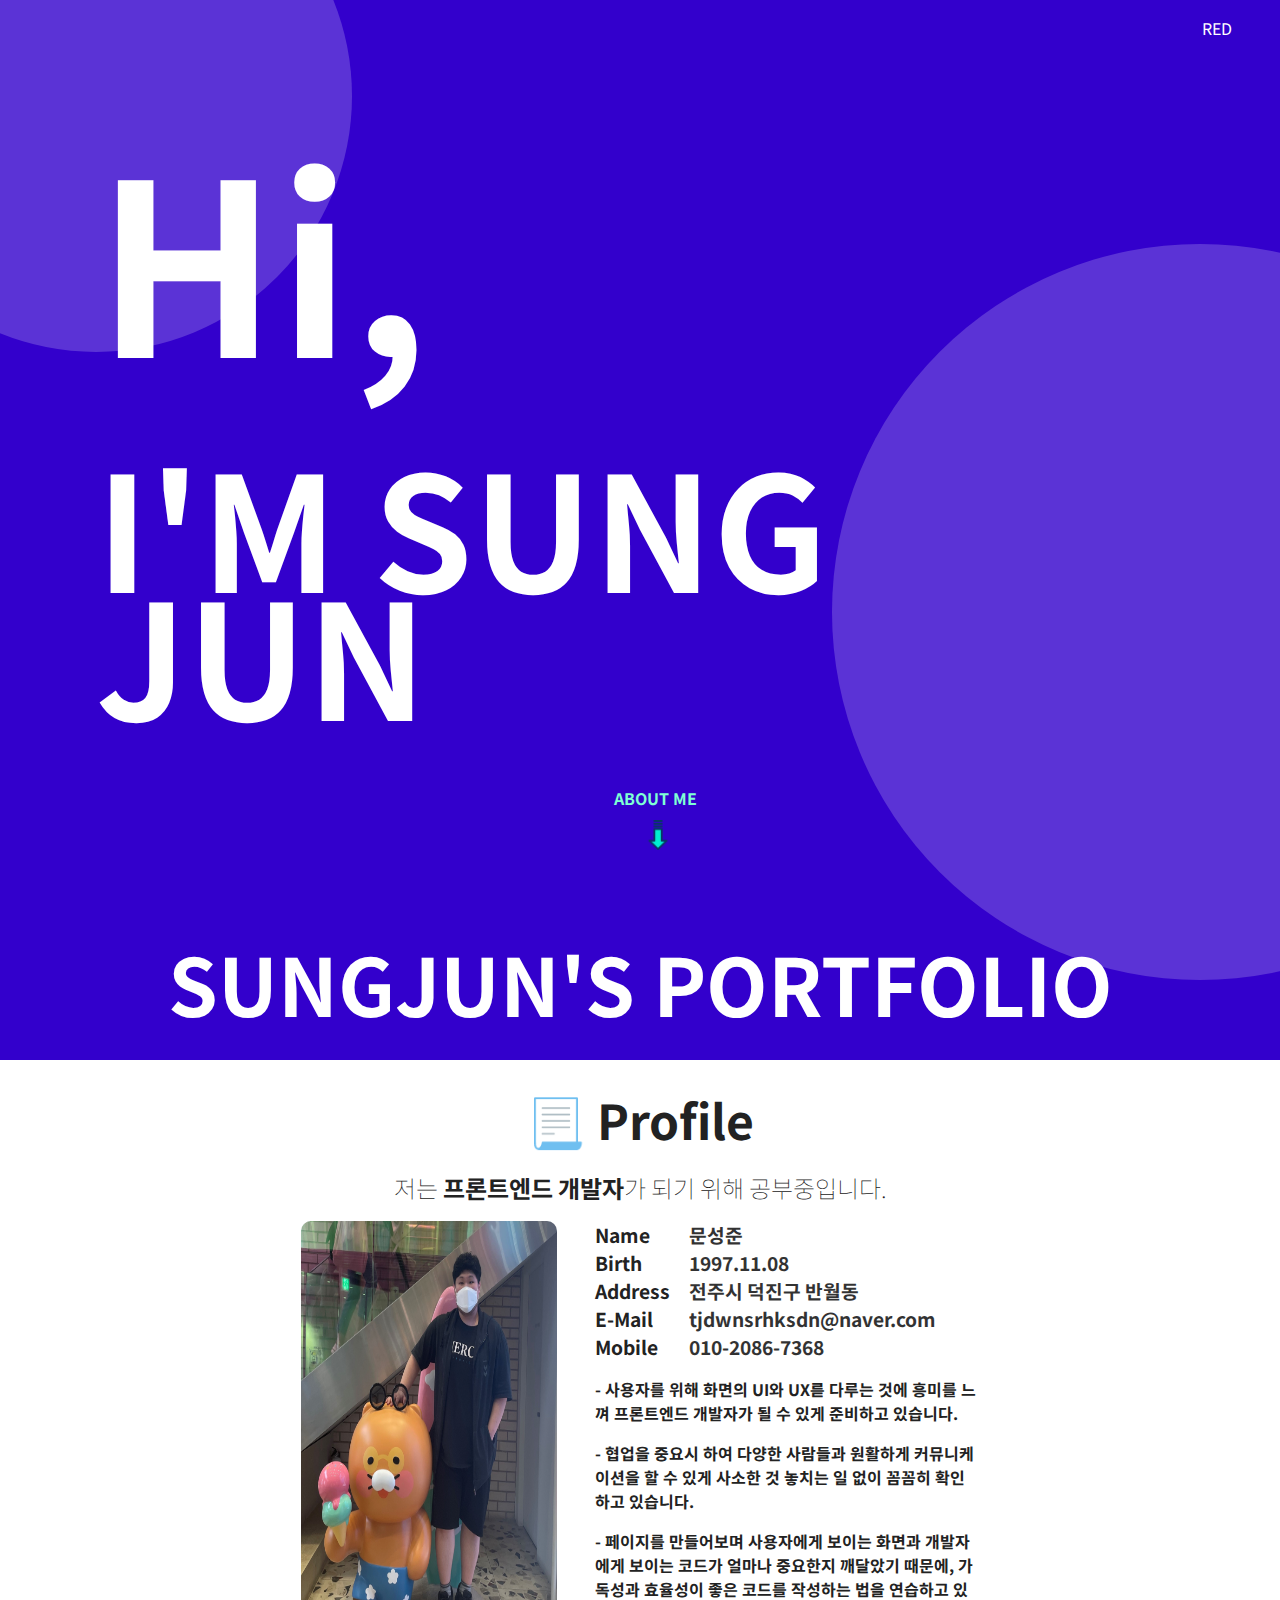
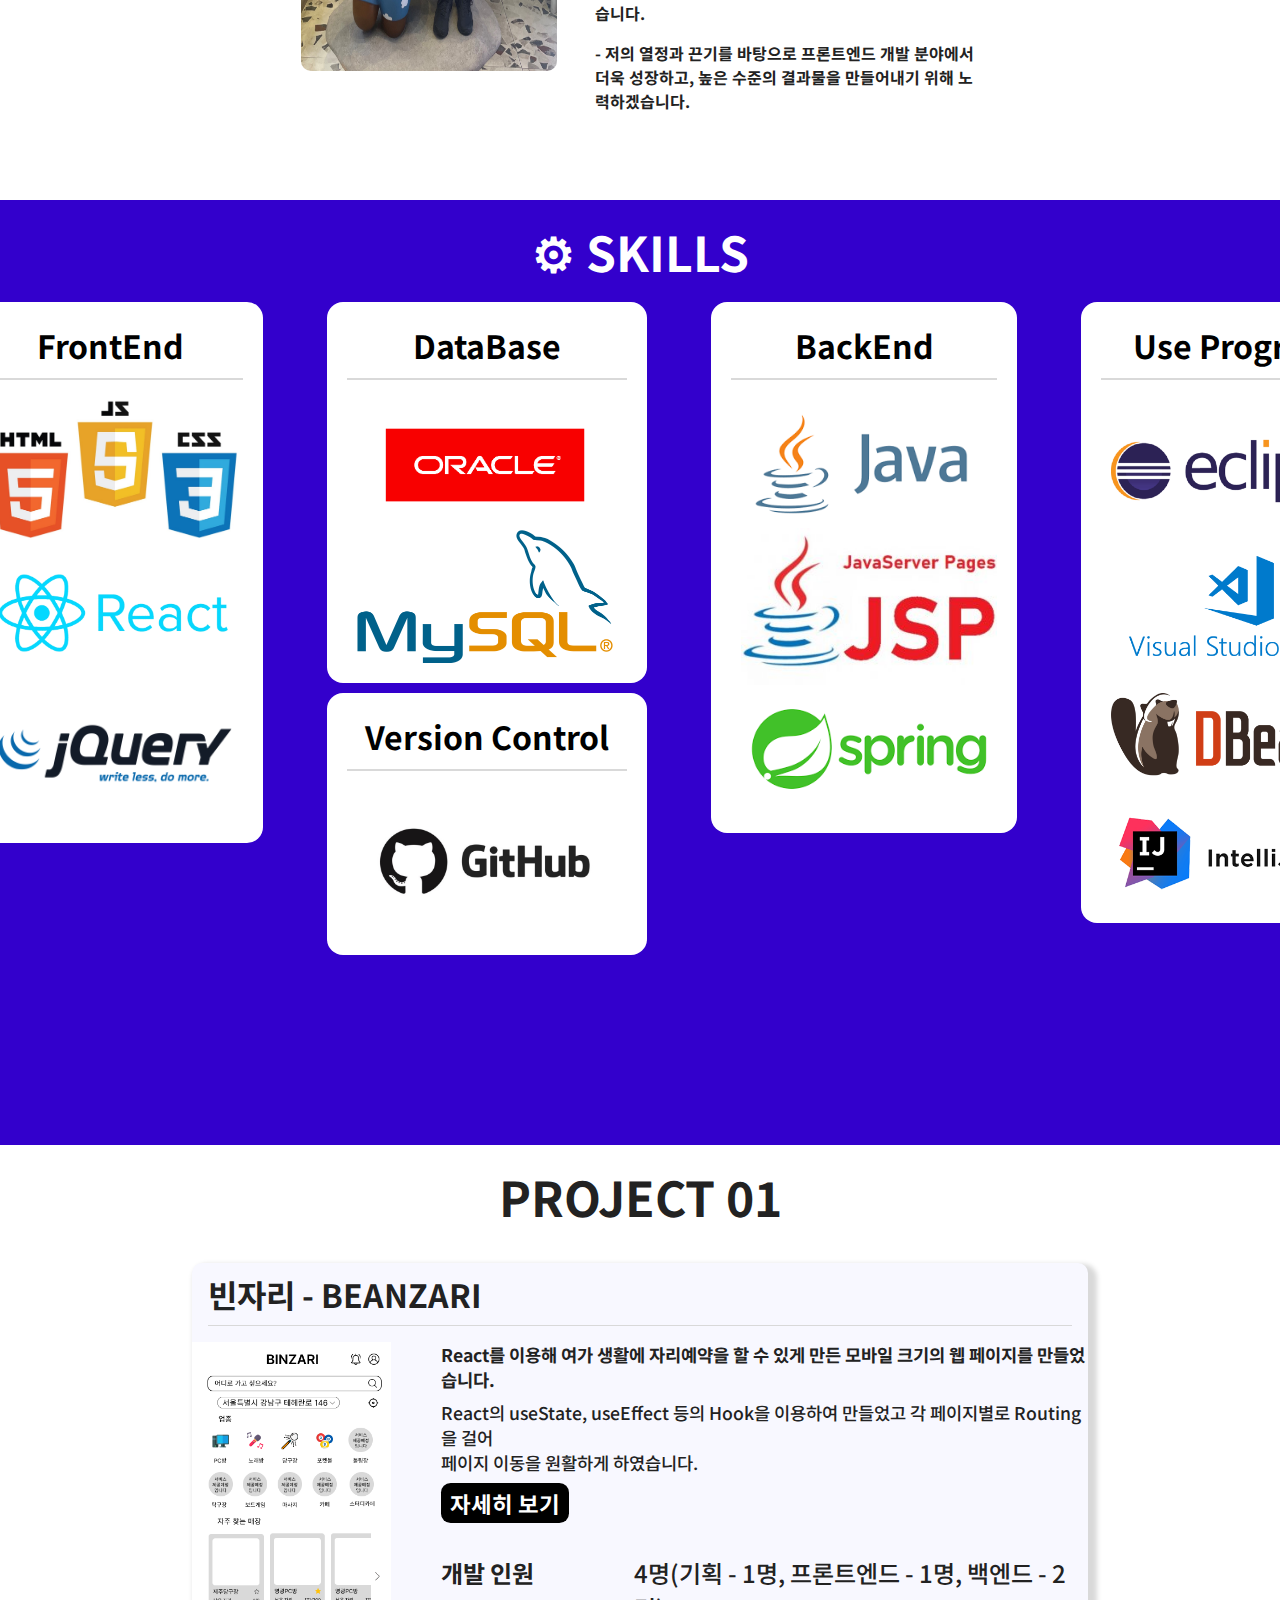
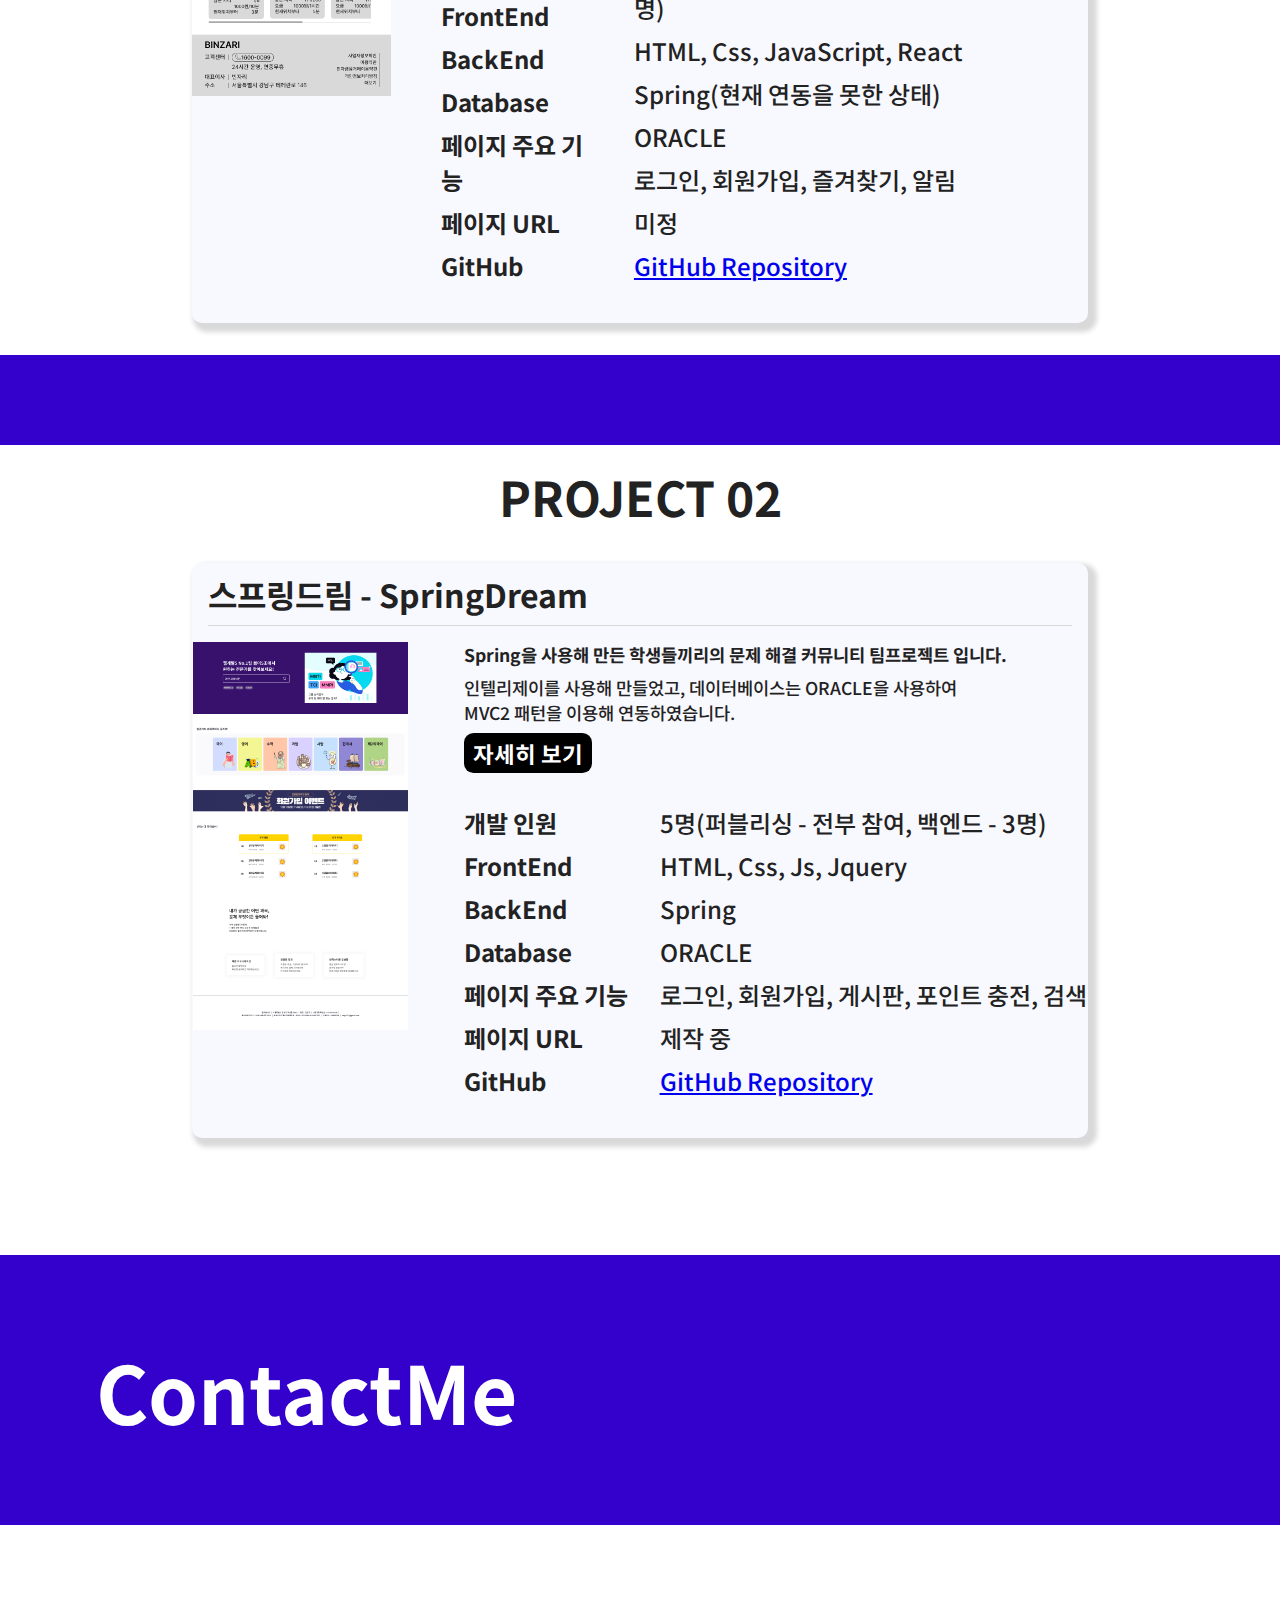
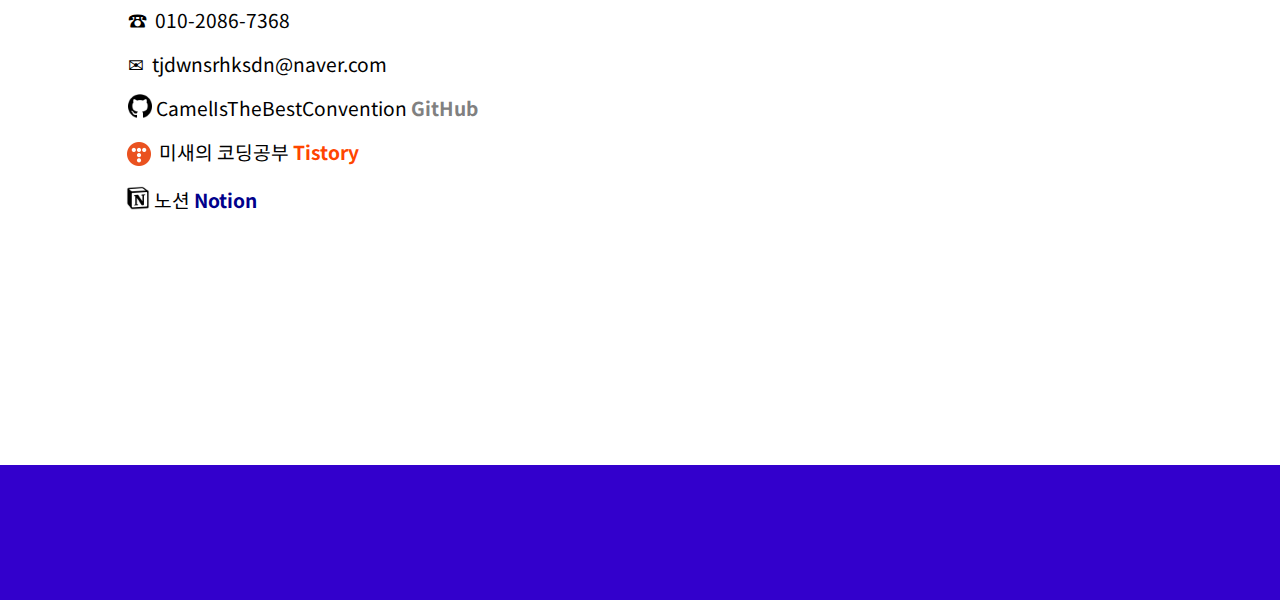
==== commit e5a52c79: "complete mobile 420px media query" ====
--- a/index.html
+++ b/index.html
@@ -7,6 +7,7 @@
     <title>문성준 포트폴리오</title>
     <link rel="stylesheet" href="./css/common.css" />
     <link rel="stylesheet" href="./css/portfolio.css" />
+    <link rel="stylesheet" href="css/mobile-portfolio.css" />
     <link rel="preconnect" href="https://fonts.googleapis.com" />
     <link rel="preconnect" href="https://fonts.gstatic.com" crossorigin />
     <link
@@ -40,7 +41,7 @@
           class="fontsize2rem bold centerTextBox10 whiteBackground"
         >
           <div class="profileContent">
-            <p class="fontsize3rem">📃 Profile</p>
+            <p class="fontsize3rem profile-title">📃 Profile</p>
             <p class="short-intro">
               저는 <span style="font-weight: bold">프론트엔드 개발자</span>가
               되기 위해 공부중입니다.
@@ -104,7 +105,7 @@
           <p class="skill-title fontsize3rem whiteFont bold">⚙ SKILLS</p>
           <div class="flexAlignStart">
             <!-- 프론트엔드 -->
-            <div class="whiteboxWidth">
+            <div class="whiteboxWidth skill-front">
               <div class="skill-inner-box">
                 <div class="skill-list">FrontEnd</div>
                 <!-- 이미지 -->
@@ -142,7 +143,7 @@
                       src="img/react.png"
                       alt="react"
                     />
-                    <div class="overlay">
+                    <div class="overlay overlay-two">
                       <div class="skill-text">
                         <p>
                           - JSX 방식으로 컴포넌트를 파트에 맞게 적절히 나눌 수
@@ -162,7 +163,7 @@
                   <!-- 제이쿼리 -->
                   <div class="skill-wrapper">
                     <img class="skill-img" src="img/jquery.png" alt="jquery" />
-                    <div class="overlay">
+                    <div class="overlay overlay-three">
                       <div class="skill-text">
                         <p>
                           - 클릭이벤트, 마우스 오버 등의 Js의 이벤트 핸들링을
@@ -180,7 +181,7 @@
             </div>
             <!-- 데이터베이스 기술 깃허브  -->
             <div>
-              <div class="whiteboxWidth" style="margin-bottom: 10px">
+              <div class="whiteboxWidth skill-data" style="margin-bottom: 10px">
                 <div class="skill-inner-box">
                   <div class="skill-list">DataBase</div>
                   <!-- 이미지 -->
@@ -192,7 +193,7 @@
                         src="img/oracle.png"
                         alt="oracle"
                       />
-                      <div class="overlay">
+                      <div class="overlay overlay-data">
                         <div class="skill-text">
                           <p>- SQL문으로 DDL과 DML을 사용할 수 있습니다.</p>
                           <p>
@@ -205,7 +206,7 @@
                     <!-- mysql -->
                     <div class="skill-wrapper">
                       <img class="skill-img" src="img/mysql.png" alt="mysql" />
-                      <div class="overlay">
+                      <div class="overlay overlay-data-two">
                         <div class="skill-text">
                           <p>- SQL문으로 DDL과 DML을 사용할 수 있습니다.</p>
                           <p>
@@ -218,7 +219,7 @@
                   </div>
                 </div>
               </div>
-              <div class="whiteboxWidth">
+              <div class="whiteboxWidth skill-version">
                 <div class="skill-inner-box">
                   <div class="skill-list">Version Control</div>
                   <!-- 이미지 -->
@@ -226,11 +227,11 @@
                     <!-- 깃허브 -->
                     <div class="skill-wrapper">
                       <img
-                        class="skill-img"
+                        class="skill-img git-img"
                         src="img/github.jpg"
                         alt="github"
                       />
-                      <div class="overlay">
+                      <div class="overlay overlay-git">
                         <div class="skill-text">
                           <p>
                             - Git Bash를 사용하여 깃허브에 업로드할 수 있습니다.
@@ -247,7 +248,7 @@
               </div>
             </div>
             <!-- 백엔드 기술 -->
-            <div class="whiteboxWidth">
+            <div class="whiteboxWidth skill-back">
               <div class="skill-inner-box">
                 <div class="skill-list">BackEnd</div>
                 <!-- 이미지 -->
@@ -273,7 +274,7 @@
                   <!-- jsp -->
                   <div class="skill-wrapper">
                     <img class="skill-img" src="img/jsp.jpg" alt="jsp" />
-                    <div class="overlay">
+                    <div class="overlay overlay-two">
                       <div class="skill-text">
                         <p>
                           - MVC 1 패턴을 이용하여 JSP 팀프로젝트를 한 적이
@@ -289,7 +290,7 @@
                   <!-- spring -->
                   <div class="skill-wrapper">
                     <img class="skill-img" src="img/spring.png" alt="spring" />
-                    <div class="overlay">
+                    <div class="overlay overlay-three">
                       <div class="skill-text">
                         <p>
                           - MVC 2 패턴을 이용하여 Spring 팀프로젝트를 한 적이
@@ -309,19 +310,35 @@
                 </div>
               </div>
             </div>
-            <div class="whiteboxWidth">
+            <div class="whiteboxWidth skill-program">
               <div class="skill-inner-box">
                 <div class="skill-list">Use Program</div>
                 <!-- 이미지 -->
                 <div>
-                  <img class="skill-img" src="img/eclipse.png" alt="eclipse" />
-                  <img class="skill-img" src="img/vscode.png" alt="vscode" />
-                  <img class="skill-img" src="img/dbeaver.png" alt="dbeaver" />
-                  <img
-                    class="skill-img"
-                    src="img/intellij.png"
-                    alt="intellij"
-                  />
+                  <div class="skill-wrapper">
+                    <img
+                      class="skill-img"
+                      src="img/eclipse.png"
+                      alt="eclipse"
+                    />
+                  </div>
+                  <div class="skill-wrapper">
+                    <img class="skill-img" src="img/vscode.png" alt="vscode" />
+                  </div>
+                  <div class="skill-wrapper">
+                    <img
+                      class="skill-img"
+                      src="img/dbeaver.png"
+                      alt="dbeaver"
+                    />
+                  </div>
+                  <div class="skill-wrapper">
+                    <img
+                      class="skill-img"
+                      src="img/intellij.png"
+                      alt="intellij"
+                    />
+                  </div>
                 </div>
               </div>
             </div>
@@ -331,7 +348,7 @@
       <!-- 첫 번째 프로젝트 -->
       <section class="flexCenter relative">
         <div class="pojectBox whiteBackground">
-          <div class="skill-title">PROJECT 01</div>
+          <div class="skill-title project-title">PROJECT 01</div>
           <div class="project-wrapper">
             <!-- 프로젝트 이름 -->
             <div class="project-name">빈자리 - BEANZARI</div>
@@ -395,7 +412,7 @@
       <!-- 두 번째 프로젝트 -->
       <section class="flexCenter relative">
         <div class="pojectBox whiteBackground">
-          <div class="skill-title">PROJECT 02</div>
+          <div class="skill-title project-title">PROJECT 02</div>
           <div class="project-wrapper">
             <!-- 프로젝트 이름 -->
             <div class="project-name">스프링드림 - SpringDream</div>
@@ -440,7 +457,7 @@
                     <p>Spring</p>
                     <p>ORACLE</p>
                     <p>로그인, 회원가입, 게시판, 포인트 충전, 검색</p>
-                    <p>미정</p>
+                    <p>제작 중</p>
                     <p>
                       <a
                         href="https://github.com/CamelIsTheBestConvention/springdream"
@@ -456,7 +473,9 @@
       </section>
       <!-- contact me -->
       <section>
-        <div class="whiteFont fontsize5rem bold subject contact">ContactMe</div>
+        <div class="whiteFont fontsize5rem bold subject contact mobile-contact">
+          ContactMe
+        </div>
         <div class="footer whiteBackground">
           <div class="contactMe">
             <p>☎&nbsp;&nbsp;010-2086-7368</p>
@@ -481,7 +500,7 @@
             <p class="contact-notion">
               <img src="img/notionIcon.png" />&nbsp;노션&nbsp;
               <a
-                href="https://moonmisae.notion.site/SungJun-Moon-27643c21187849469be3eebe86592f4d"
+                href="https://moonmisae.notion.site/8687cfc8be4b40f5b203c54506a8f960"
                 target="_blank"
                 >Notion</a
               >
--- a/css/portfolio.css
+++ b/css/portfolio.css
@@ -268,8 +268,6 @@
 .skill-img:hover {
   width: 17rem;
   transition: 0.5s;
-  /* margin-left: 10px; */
-  /* cursor: pointer; */
 }
 
 .skill-wrapper {
--- a/css/mobile-portfolio.css
+++ b/css/mobile-portfolio.css
@@ -0,0 +1,351 @@
+@media (max-width: 420px) {
+  /* 1페이지 */
+  header {
+    width: 100%;
+    height: 3rem;
+    text-align: right;
+    padding-top: 1rem;
+    padding-right: 3rem;
+  }
+
+  #smallCircle {
+    position: absolute;
+    width: 13rem;
+    height: 13rem;
+    top: -5rem;
+    left: -5rem;
+  }
+
+  #bigCircle {
+    width: 23rem;
+    height: 23rem;
+    bottom: -5rem;
+    right: -5rem;
+  }
+
+  .fontsize15rem {
+    font-size: 8rem;
+  }
+
+  .fontsize10rem {
+    font-size: 5rem;
+  }
+
+  .subject {
+    padding-top: 3rem;
+    padding-left: 0.5rem;
+  }
+
+  .aboutMe {
+    /* bottom: 9%;
+    left: 38%; */
+    display: none;
+  }
+
+  .fontsize1rem {
+    font-size: 0.8rem;
+  }
+
+  .downArrow {
+    width: 20px;
+    height: 20px;
+  }
+
+  /* 2페이지 */
+  .centerportfolio {
+    padding-top: 0.5rem;
+    padding-right: 2rem;
+    height: 8.4rem;
+    text-align: center;
+  }
+
+  .fontsize5rem {
+    font-size: 2.3rem;
+  }
+
+  .fontsize3rem {
+    font-size: 2.2rem;
+  }
+
+  .profile-title {
+    margin-right: 2rem;
+  }
+
+  .short-intro {
+    width: 55%;
+    font-size: 1.1rem;
+    font-weight: 100;
+    margin: 1rem 5rem 1rem 5rem;
+  }
+
+  .profile-box {
+    width: 50%;
+    margin: 0 auto;
+  }
+
+  .profile-box2 {
+    display: block;
+    justify-content: center;
+  }
+
+  .profile-img {
+    width: 90%;
+    height: 90%;
+    border-radius: 5px;
+  }
+
+  .profile-body {
+    font-size: 0.8rem;
+    display: flex;
+    text-align: left;
+  }
+
+  .forDev {
+    width: 70vw;
+    text-align: left;
+    font-size: 0.75rem;
+    margin-left: -3rem;
+  }
+
+  .forDev p {
+    margin-bottom: 0.6rem;
+  }
+
+  .profile-guide {
+    margin-left: 0;
+  }
+
+  /* 3페이지 */
+  .flexAlignStart {
+    display: block;
+  }
+
+  .skill-part {
+    position: relative;
+  }
+
+  .flexAlignStart > div {
+    margin-left: 0.5rem;
+  }
+
+  .whiteboxWidth {
+    width: 5rem;
+    background-color: #fff;
+    border-radius: 1rem;
+    margin: 0 auto;
+  }
+
+  .skill-inner-box {
+    padding: 0.5rem;
+  }
+
+  .skill-title {
+    margin-right: 1rem;
+  }
+
+  .skill-list {
+    font-size: 0.8rem;
+    padding-bottom: 5px;
+    margin-bottom: 5px;
+    border-bottom: 2px solid #d9d9d9;
+  }
+
+  .skill-img {
+    width: 80px;
+    height: 44px;
+    margin: 0 auto;
+  }
+
+  .git-img {
+    margin-top: 0.5rem;
+  }
+
+  .skill-img:hover {
+    width: 6rem;
+    transition: 0.5s;
+  }
+
+  .overlay {
+    width: 1rem;
+    height: 5rem;
+    left: 100%;
+    margin-top: -0.45rem;
+  }
+
+  .skill-wrapper:hover .overlay {
+    opacity: 1;
+    width: 12rem;
+    height: 9.2rem;
+  }
+
+  .skill-wrapper:hover .overlay-data {
+    opacity: 1;
+    width: 12rem;
+    height: 6.5rem;
+  }
+
+  .skill-wrapper:hover .overlay-data-two {
+    opacity: 1;
+    width: 12rem;
+    height: 6.5rem;
+  }
+
+  .skill-wrapper:hover .overlay-git {
+    opacity: 1;
+    width: 12rem;
+    height: 4.8rem;
+  }
+
+  .overlay-two {
+    position: absolute;
+    top: -100%;
+  }
+
+  .overlay-data-two {
+    position: absolute;
+    top: -100%;
+  }
+
+  .overlay-three {
+    position: absolute;
+    top: -200%;
+  }
+
+  .overlay-sql {
+    position: absolute;
+    top: -100%;
+  }
+
+  .skill-text {
+    font-size: 0.7rem;
+    zoom: 0.9;
+  }
+
+  .skill-text p {
+    margin-bottom: 0.3rem;
+  }
+
+  /* 기술 위치 */
+  .skill-front {
+    width: 40%;
+    position: absolute;
+    top: 13%;
+    left: 5%;
+    background-color: #fff;
+    border-radius: 0.5rem;
+  }
+
+  .skill-data {
+    width: 40%;
+    position: absolute;
+    top: 57%;
+    left: 7%;
+    background-color: #fff;
+    border-radius: 0.5rem;
+  }
+
+  .skill-version {
+    width: 40%;
+    height: 12%;
+    position: absolute;
+    top: 74%;
+    left: 7%;
+    background-color: #fff;
+    border-radius: 0.5rem;
+  }
+
+  .skill-back {
+    width: 40%;
+    position: absolute;
+    top: 35%;
+    left: 5%;
+    background-color: #fff;
+    border-radius: 0.5rem;
+  }
+
+  .skill-program {
+    width: 40%;
+    position: absolute;
+    top: 35%;
+    left: 49%;
+    background-color: #fff;
+    border-radius: 0.5rem;
+  }
+
+  /* 4페이지 */
+  .project-title {
+    font-size: 2rem;
+  }
+
+  .project-wrapper {
+    width: 100%;
+    box-shadow: none;
+  }
+
+  .project-name {
+    text-align: center;
+    margin-left: -1rem;
+    font-size: 1.5rem;
+  }
+
+  .project-content-wrapper {
+    display: block;
+  }
+
+  .project-img-wrapper {
+    margin: 0 8rem;
+  }
+
+  .project-img-wrapper img {
+    width: 100%;
+  }
+
+  .project-text {
+    width: 62%;
+    margin: 0 4.4rem 1rem 4.4rem;
+  }
+
+  .project-text-title {
+    font-size: 0.9rem;
+  }
+
+  .project-text-skill {
+    font-size: 0.8rem;
+  }
+
+  .project-detail {
+    position: absolute;
+    top: 8%;
+    right: 8%;
+    width: 4.2rem;
+    height: 2rem;
+    border-radius: 0.4rem;
+    line-height: 1.8rem;
+  }
+
+  .project-detail a {
+    font-size: 0.8rem;
+  }
+
+  .project-made {
+    font-size: 0.8rem;
+    margin-bottom: 1rem;
+    margin-right: 1rem;
+    justify-content: center;
+  }
+
+  .project-made-title {
+    margin-right: 0.5rem;
+  }
+  /* 컨텍트 */
+  .mobile-contact {
+    height: 15%;
+    text-align: center;
+    margin-right: 2.5rem;
+    line-height: 0;
+  }
+
+  .contactMe {
+    left: 5%;
+  }
+}
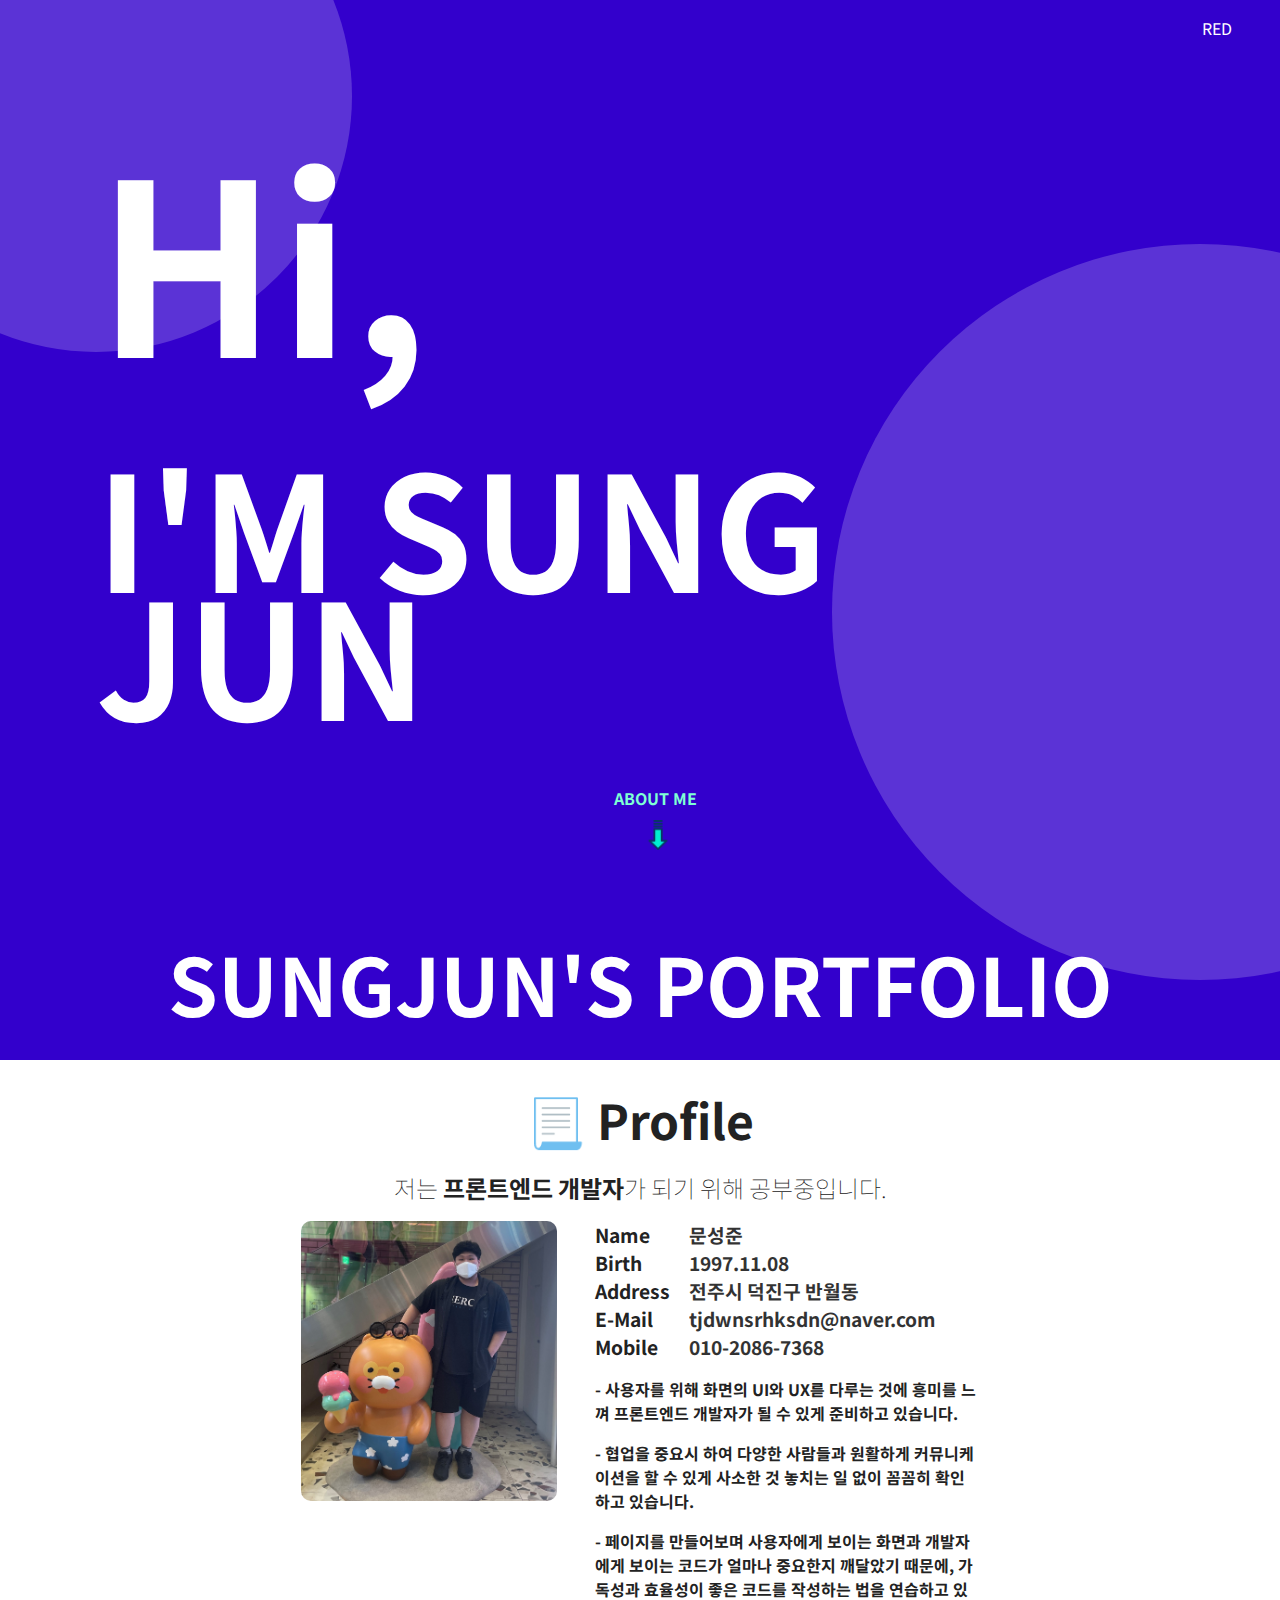
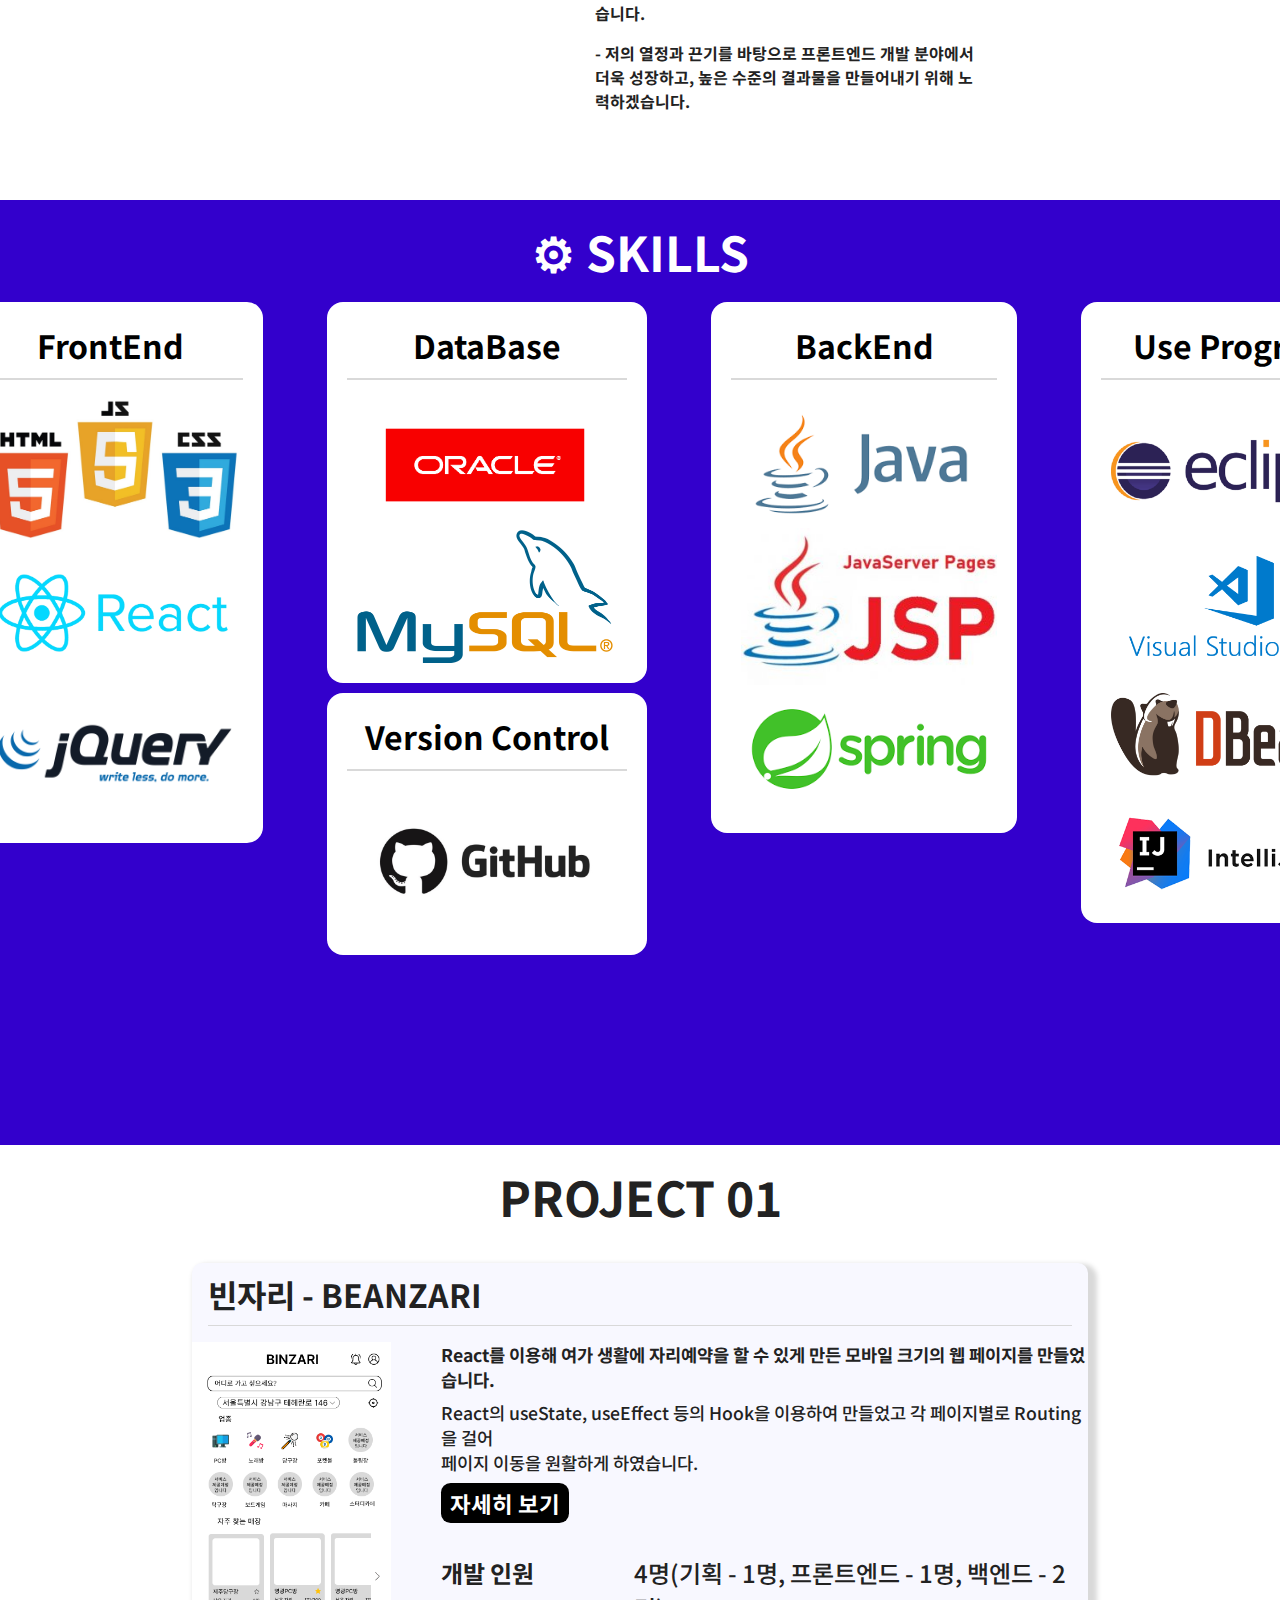
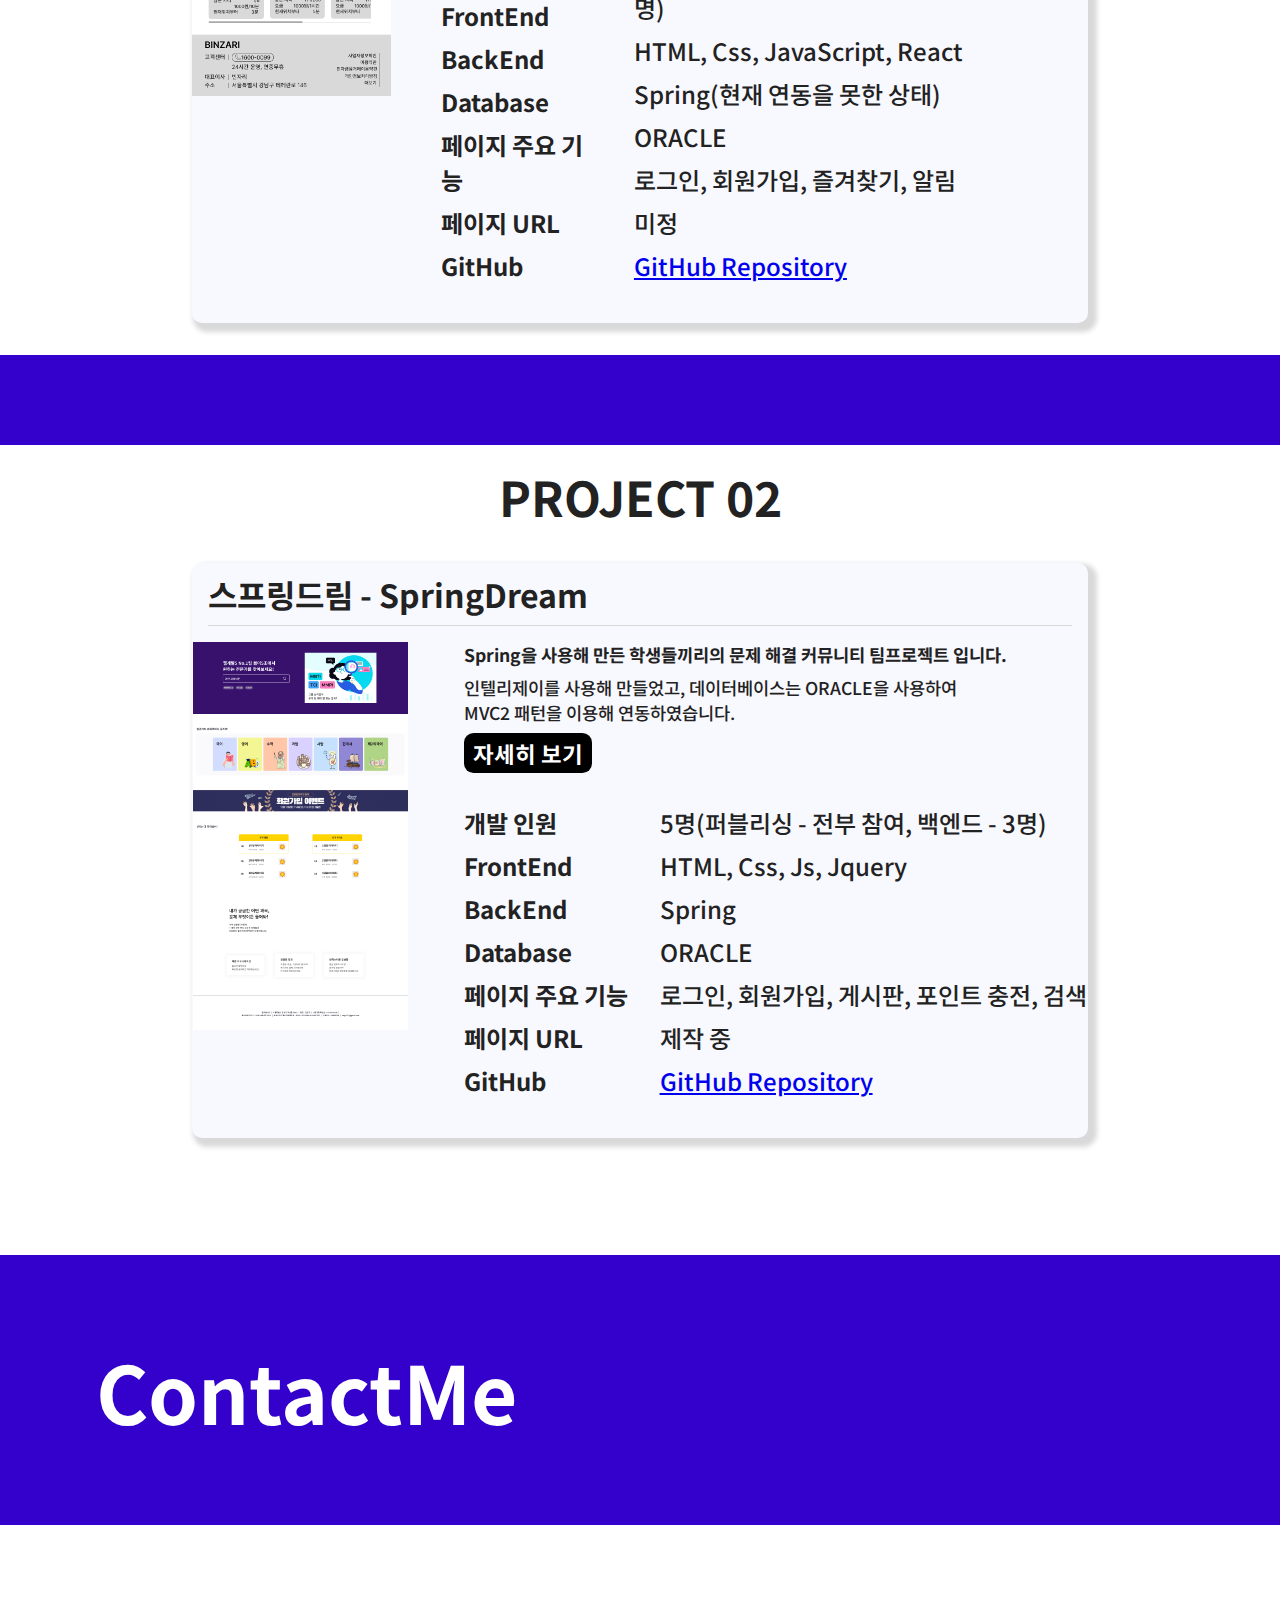
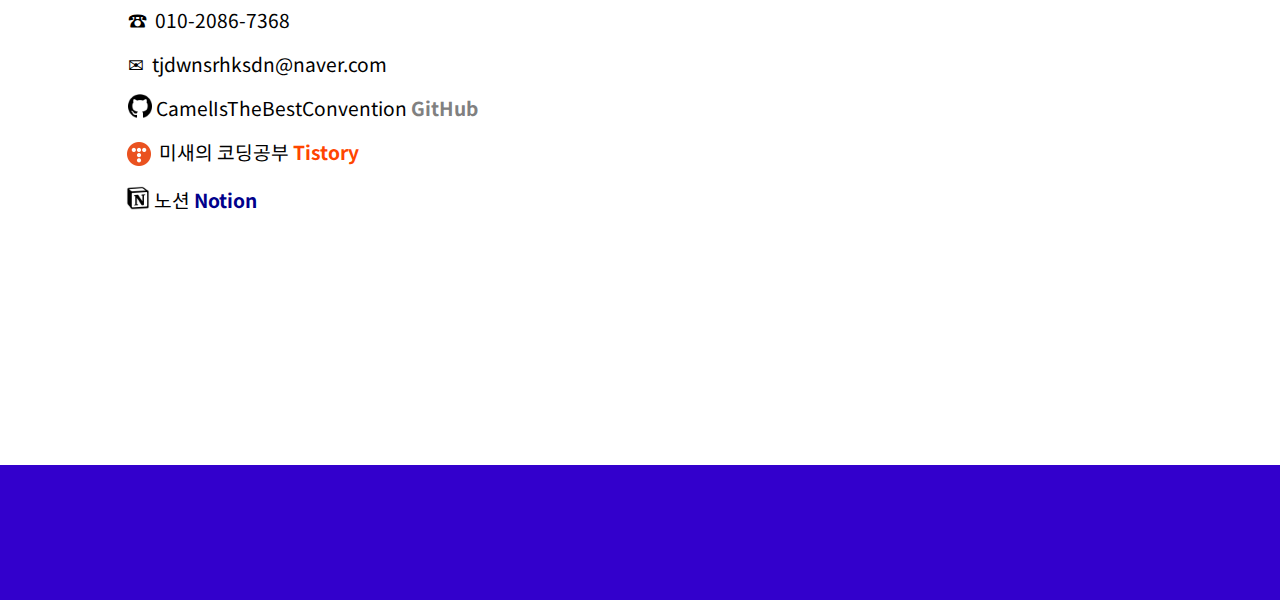
==== commit 10084f3e: "refix detail direction, height" ====
--- a/index.html
+++ b/index.html
@@ -348,7 +348,12 @@
       <!-- 첫 번째 프로젝트 -->
       <section class="flexCenter relative">
         <div class="pojectBox whiteBackground">
-          <div class="skill-title project-title">PROJECT 01</div>
+          <div class="skill-title project-title">
+            PROJECT 01
+            <div class="bogi">
+              <a href="beanzari.html" target="_blank">자세히 보기</a>
+            </div>
+          </div>
           <div class="project-wrapper">
             <!-- 프로젝트 이름 -->
             <div class="project-name">빈자리 - BEANZARI</div>
@@ -412,7 +417,12 @@
       <!-- 두 번째 프로젝트 -->
       <section class="flexCenter relative">
         <div class="pojectBox whiteBackground">
-          <div class="skill-title project-title">PROJECT 02</div>
+          <div class="skill-title project-title">
+            PROJECT 02
+            <div class="bogi">
+              <a href="beanzari.html" target="_blank">자세히 보기</a>
+            </div>
+          </div>
           <div class="project-wrapper">
             <!-- 프로젝트 이름 -->
             <div class="project-name">스프링드림 - SpringDream</div>
--- a/css/portfolio.css
+++ b/css/portfolio.css
@@ -83,6 +83,7 @@
 .pojectBox {
   width: 100%;
   height: 90vh;
+  min-height: 800px;
   font-size: 3rem;
   font-weight: bold;
   color: var(--fontColor);
@@ -181,7 +182,6 @@
 
 .profile-img {
   width: 20vw;
-  height: 50vh;
   border-radius: 10px;
 }
 
@@ -384,6 +384,10 @@
   color: white;
 }
 
+.bogi {
+  display: none;
+}
+
 /* 프로젝트 제작 */
 .project-made {
   display: flex;
--- a/css/mobile-portfolio.css
+++ b/css/mobile-portfolio.css
@@ -1,11 +1,15 @@
 @media (max-width: 420px) {
   /* 1페이지 */
+  section {
+    min-height: 800px;
+  }
+
   header {
     width: 100%;
     height: 3rem;
     text-align: right;
     padding-top: 1rem;
-    padding-right: 3rem;
+    padding-right: 1rem;
   }
 
   #smallCircle {
@@ -54,9 +58,12 @@
   /* 2페이지 */
   .centerportfolio {
     padding-top: 0.5rem;
-    padding-right: 2rem;
     height: 8.4rem;
     text-align: center;
+  }
+
+  .centerTextBox10 {
+    padding-top: 0.5rem;
   }
 
   .fontsize5rem {
@@ -69,17 +76,18 @@
 
   .profile-title {
     margin-right: 2rem;
+    width: 100%;
   }
 
   .short-intro {
-    width: 55%;
-    font-size: 1.1rem;
+    width: 100%;
+    font-size: 1rem;
     font-weight: 100;
-    margin: 1rem 5rem 1rem 5rem;
+    text-align: center;
   }
 
   .profile-box {
-    width: 50%;
+    width: 100%;
     margin: 0 auto;
   }
 
@@ -89,30 +97,37 @@
   }
 
   .profile-img {
-    width: 90%;
-    height: 90%;
+    width: 100%;
     border-radius: 5px;
   }
 
+  .profile-img img {
+    width: 40%;
+    height: 40%;
+    border-radius: 5px;
+  }
+
+  .profile-guide {
+    width: 100%;
+    margin-left: 0;
+  }
+
   .profile-body {
-    font-size: 0.8rem;
+    font-size: 0.7rem;
     display: flex;
+    justify-content: center;
     text-align: left;
   }
 
   .forDev {
-    width: 70vw;
+    width: 80%;
     text-align: left;
-    font-size: 0.75rem;
-    margin-left: -3rem;
+    font-size: 0.7rem;
+    margin: 1rem auto;
   }
 
   .forDev p {
     margin-bottom: 0.6rem;
-  }
-
-  .profile-guide {
-    margin-left: 0;
   }
 
   /* 3페이지 */
@@ -137,10 +152,6 @@
 
   .skill-inner-box {
     padding: 0.5rem;
-  }
-
-  .skill-title {
-    margin-right: 1rem;
   }
 
   .skill-list {
@@ -229,7 +240,7 @@
   .skill-front {
     width: 40%;
     position: absolute;
-    top: 13%;
+    top: 10%;
     left: 5%;
     background-color: #fff;
     border-radius: 0.5rem;
@@ -238,7 +249,7 @@
   .skill-data {
     width: 40%;
     position: absolute;
-    top: 57%;
+    top: 60%;
     left: 7%;
     background-color: #fff;
     border-radius: 0.5rem;
@@ -248,7 +259,7 @@
     width: 40%;
     height: 12%;
     position: absolute;
-    top: 74%;
+    top: 80%;
     left: 7%;
     background-color: #fff;
     border-radius: 0.5rem;
@@ -266,8 +277,8 @@
   .skill-program {
     width: 40%;
     position: absolute;
-    top: 35%;
-    left: 49%;
+    top: 30%;
+    left: 52%;
     background-color: #fff;
     border-radius: 0.5rem;
   }
@@ -275,6 +286,26 @@
   /* 4페이지 */
   .project-title {
     font-size: 2rem;
+    position: relative;
+  }
+
+  .bogi {
+    display: block;
+    position: absolute;
+    top: 30%;
+    right: 2%;
+    width: 4.5rem;
+    height: 2rem;
+    border-radius: 0.4rem;
+    line-height: 1rem;
+    background-color: black;
+    text-align: center;
+  }
+
+  .bogi a {
+    font-size: 0.8rem;
+    text-decoration: none;
+    color: white;
   }
 
   .project-wrapper {
@@ -284,8 +315,8 @@
 
   .project-name {
     text-align: center;
-    margin-left: -1rem;
     font-size: 1.5rem;
+    margin: 0 1rem 1rem 1rem;
   }
 
   .project-content-wrapper {
@@ -293,7 +324,7 @@
   }
 
   .project-img-wrapper {
-    margin: 0 8rem;
+    margin: 0 auto;
   }
 
   .project-img-wrapper img {
@@ -301,8 +332,8 @@
   }
 
   .project-text {
-    width: 62%;
-    margin: 0 4.4rem 1rem 4.4rem;
+    width: 80%;
+    margin: 0 auto;
   }
 
   .project-text-title {
@@ -315,12 +346,13 @@
 
   .project-detail {
     position: absolute;
-    top: 8%;
-    right: 8%;
-    width: 4.2rem;
+    top: 7.8%;
+    right: 2%;
+    width: 4.5rem;
     height: 2rem;
     border-radius: 0.4rem;
-    line-height: 1.8rem;
+    line-height: 1.7rem;
+    display: none;
   }
 
   .project-detail a {
@@ -330,18 +362,25 @@
   .project-made {
     font-size: 0.8rem;
     margin-bottom: 1rem;
-    margin-right: 1rem;
     justify-content: center;
   }
 
   .project-made-title {
     margin-right: 0.5rem;
   }
+
+  .project-made-title p {
+    margin-bottom: 0.2rem;
+  }
+
+  .project-made-text p {
+    margin-bottom: 0.2rem;
+  }
+
   /* 컨텍트 */
   .mobile-contact {
     height: 15%;
     text-align: center;
-    margin-right: 2.5rem;
     line-height: 0;
   }
 
